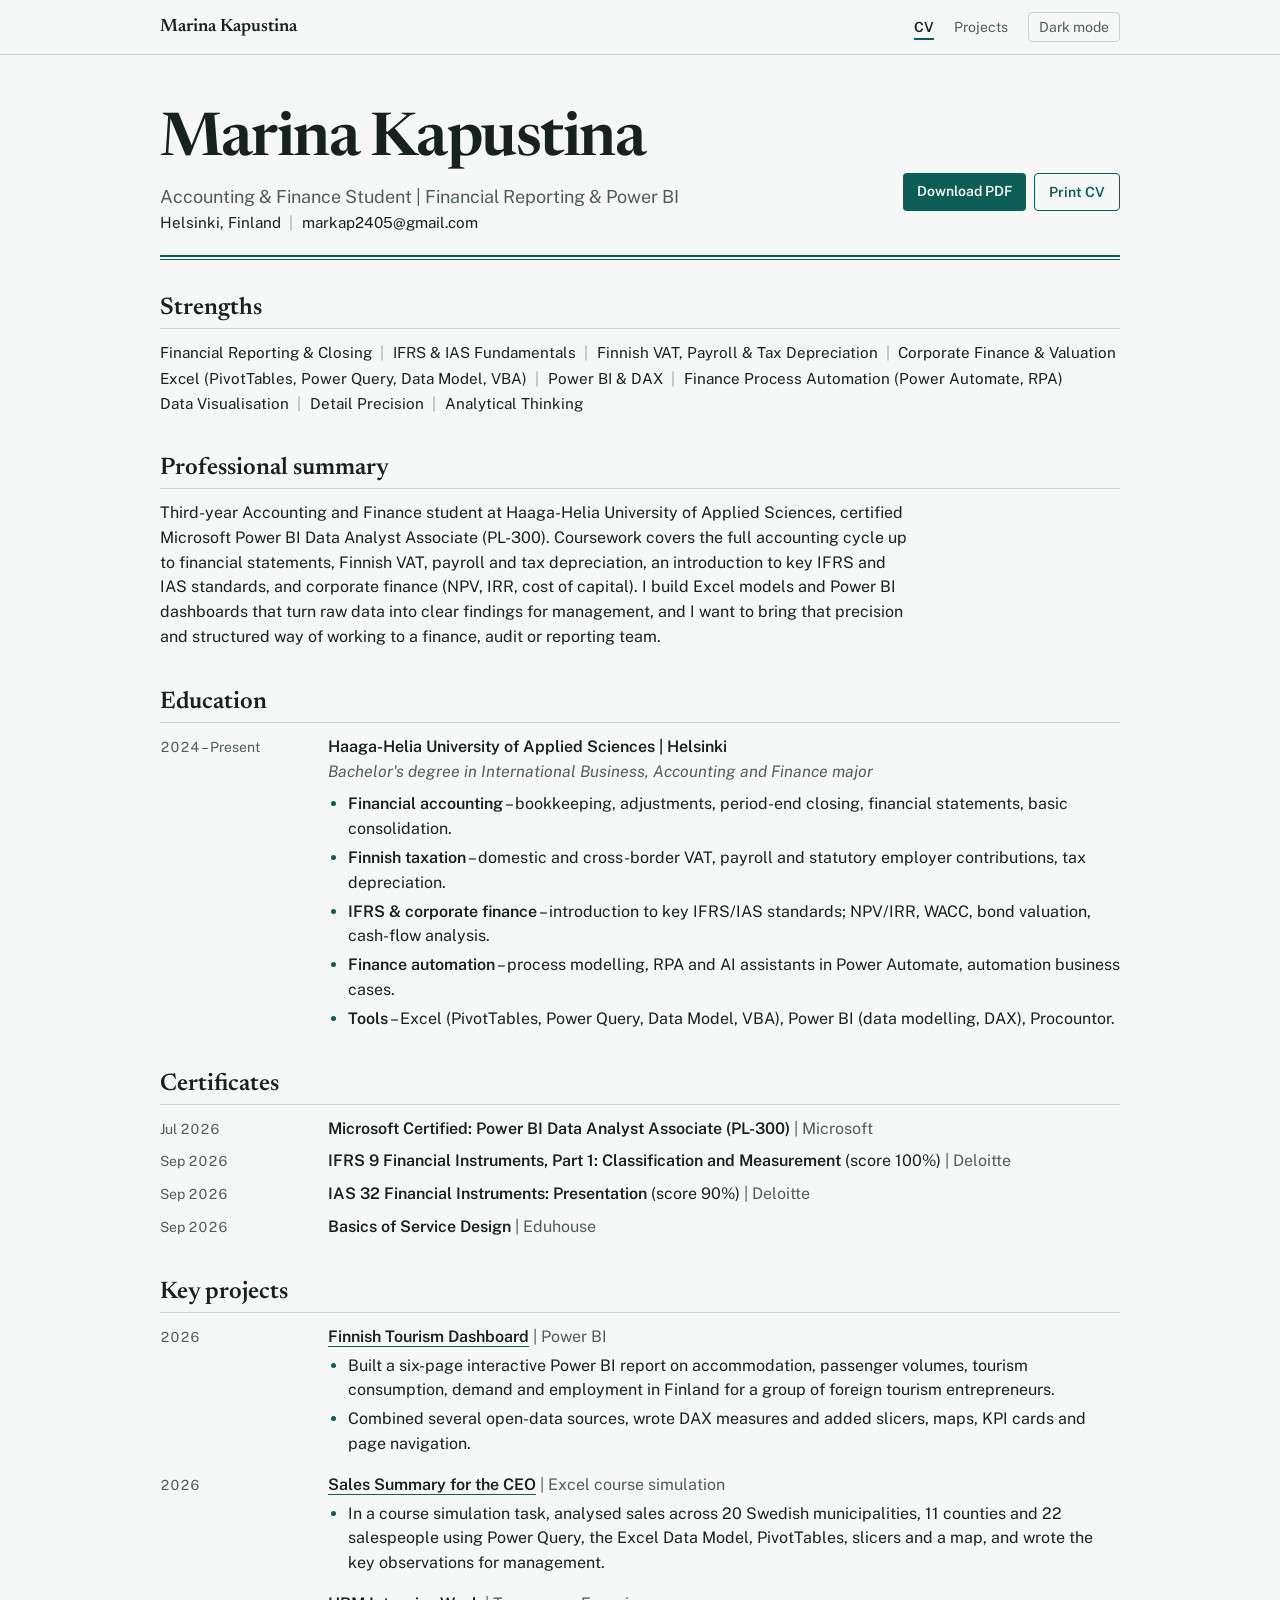
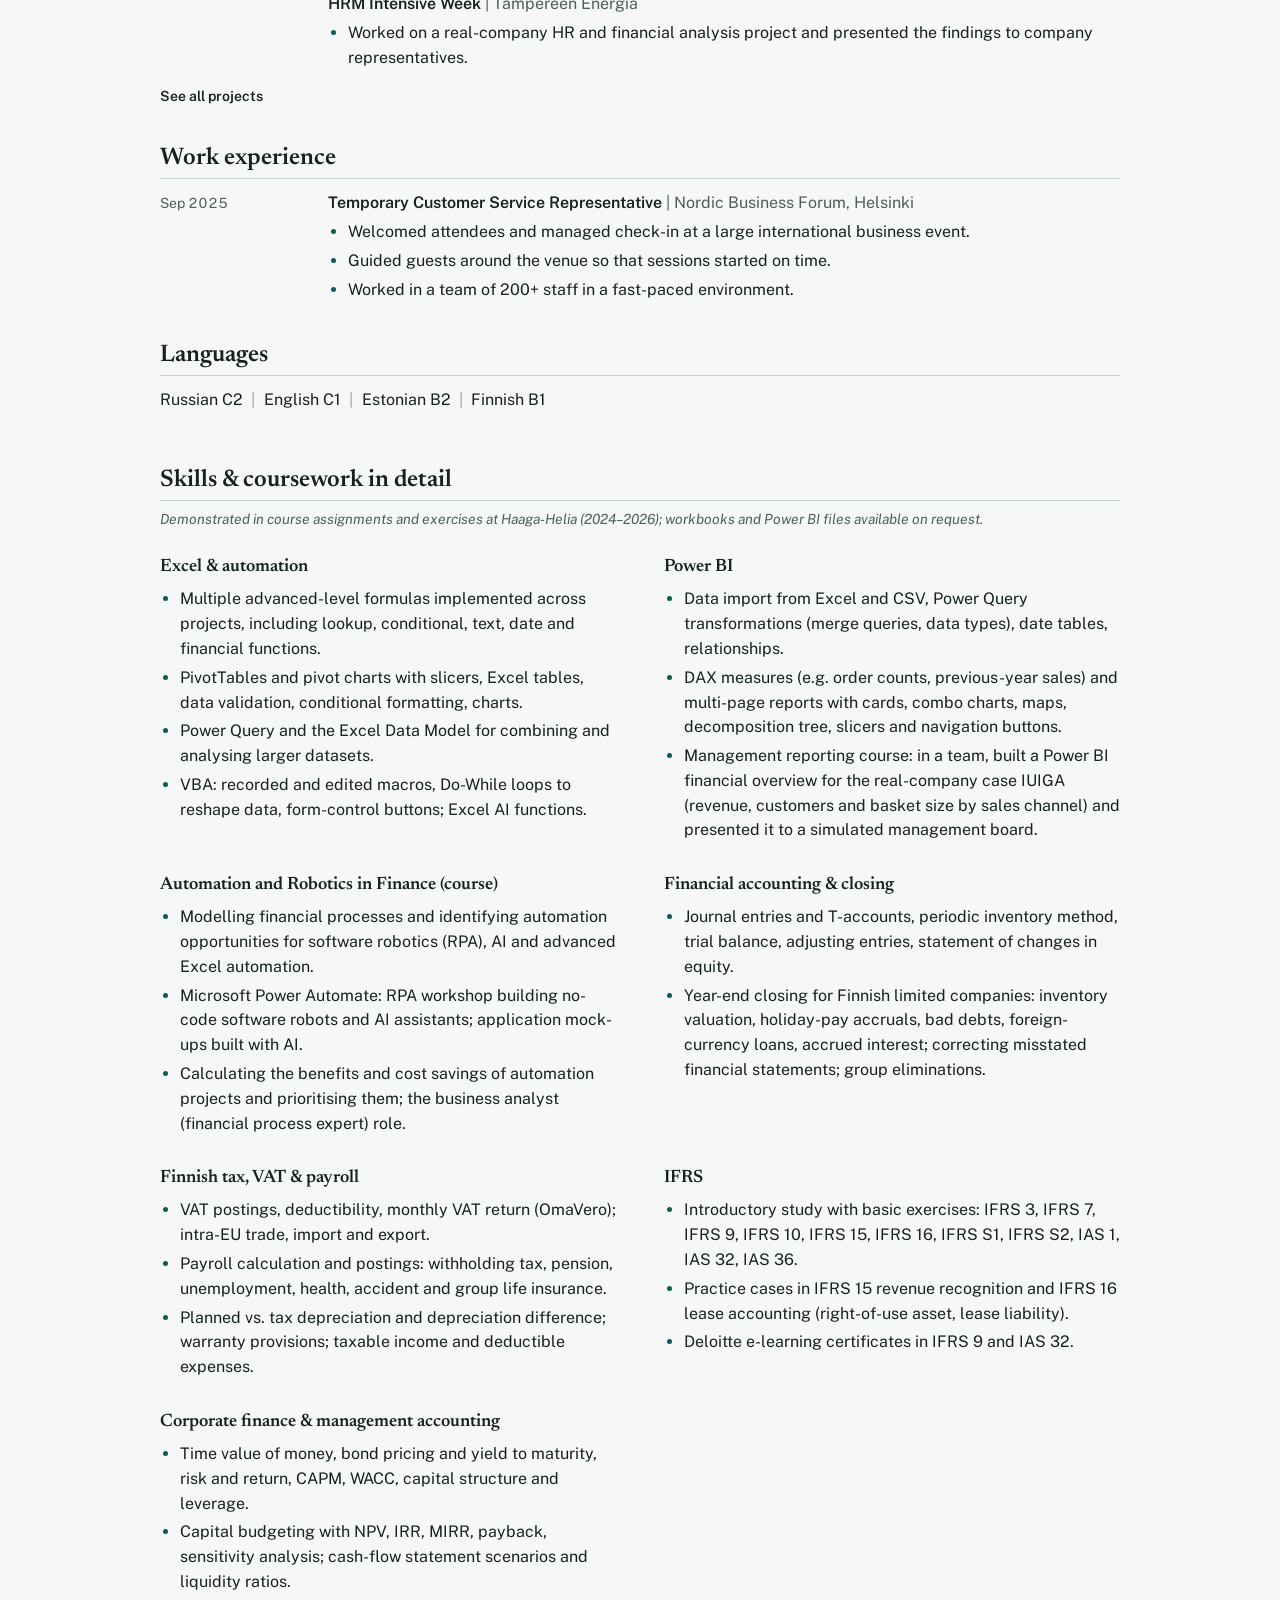
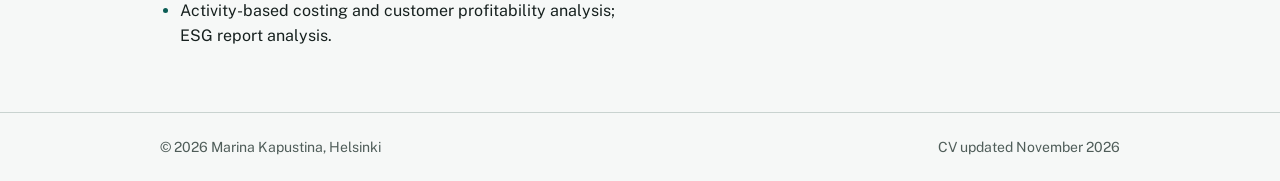
==== index.html @ 010771e8 "Publish site" ====
<!doctype html>
<html lang="en">
<head>
  <meta charset="utf-8">
  <meta name="viewport" content="width=device-width, initial-scale=1">
  <title>Marina Kapustina – CV</title>
  <meta name="description" content="CV of Marina Kapustina, Accounting & Finance student at Haaga-Helia UAS, Helsinki. Microsoft Certified Power BI Data Analyst Associate (PL-300).">
  <meta property="og:title" content="Marina Kapustina – CV">
  <meta property="og:description" content="Accounting & Finance Student | Financial Reporting & Power BI">
  <meta property="og:type" content="profile">
  <link rel="icon" href="assets/img/favicon.svg" type="image/svg+xml">
  <link rel="preconnect" href="https://fonts.googleapis.com">
  <link rel="preconnect" href="https://fonts.gstatic.com" crossorigin>
  <link rel="stylesheet" href="https://fonts.googleapis.com/css2?family=Newsreader:opsz,wght@6..72,400;6..72,600&family=Public+Sans:wght@400;500;600;700&display=swap">
  <link rel="stylesheet" href="assets/css/site.css">
  <link rel="stylesheet" href="assets/css/tw.css">
  <script src="assets/js/site.js"></script>
</head>
<body class="bg-paper text-ink font-sans">
  <a href="#cv" class="sr-only focus:not-sr-only focus:fixed focus:top-3 focus:left-3 focus:z-50 focus:bg-surface focus:px-3 focus:py-2">Skip to CV</a>

  <!-- Site header: identical on every page (portfolio nav). -->
  <header class="no-print border-b border-rule">
    <nav class="mx-auto flex max-w-5xl flex-wrap items-center justify-between gap-x-6 gap-y-2 px-4 py-3 sm:px-8" aria-label="Main">
      <a href="index.html" class="font-serif text-lg font-semibold text-ink no-underline">Marina Kapustina</a>
      <div class="flex items-center gap-5 text-sm">
        <a href="index.html" aria-current="page" class="font-semibold text-ink underline decoration-accent decoration-2 underline-offset-[6px]">CV</a>
        <a href="projects/index.html" class="text-muted no-underline hover:text-ink">Projects</a>
        <button type="button" data-theme-toggle hidden class="cursor-pointer rounded border border-rule px-2.5 py-1 text-muted hover:text-ink">
          <span data-label>Dark mode</span>
        </button>
      </div>
    </nav>
  </header>

  <main id="cv" class="mx-auto max-w-5xl px-4 pb-16 pt-10 sm:px-8 sm:pt-14 print:max-w-none print:p-0">

    <!-- ===================== PAGE 1 (stands alone) ===================== -->
    <header id="header" class="pb-5 print:pb-3">
      <div class="flex flex-wrap items-end justify-between gap-x-8 print:gap-x-5 gap-y-5">
        <div>
          <h1 class="font-serif text-4xl font-semibold leading-none tracking-tight min-[400px]:text-5xl sm:text-6xl print:text-[2.9rem]">Marina Kapustina</h1>
          <p class="mt-3 text-lg text-muted print:mt-2 print:text-[1.15rem]">Accounting &amp; Finance Student | Financial Reporting &amp; Power BI</p>
        </div>
        <div class="no-print flex flex-wrap gap-2 text-sm">
          <a href="assets/files/Marina_Kapustina_CV.pdf" download class="rounded bg-accent px-3.5 py-2 font-semibold text-paper no-underline hover:opacity-90">Download PDF</a>
          <button type="button" data-print hidden class="cursor-pointer rounded border border-accent px-3.5 py-2 font-semibold text-accent hover:bg-accent-soft">Print CV</button>
        </div>
      </div>
      <ul class="pipe-list mt-4 text-[0.95rem] print:mt-2">
        <li>Helsinki, Finland</li>
        <li><a href="mailto:markap2405@gmail.com" class="text-ink no-underline hover:underline">markap2405@gmail.com</a></li>
      </ul>
    </header>
    <hr class="double-rule">

    <div class="mt-8 space-y-9 print:mt-4 print:space-y-[0.7rem]">

      <section id="strengths" aria-labelledby="h-strengths">
        <h2 id="h-strengths" class="mb-3 border-b border-rule pb-1 font-serif text-2xl font-semibold print:mb-1.5 print:text-[1.35rem]">Strengths</h2>
        <ul class="pipe-list text-[0.95rem]">
          <li>Financial Reporting &amp; Closing</li>
          <li>IFRS &amp; IAS Fundamentals</li>
          <li>Finnish VAT, Payroll &amp; Tax Depreciation</li>
          <li>Corporate Finance &amp; Valuation</li>
          <li>Excel (PivotTables, Power Query, Data Model, VBA)</li>
          <li>Power BI &amp; DAX</li>
          <li>Finance Process Automation (Power&nbsp;Automate, RPA)</li>
          <li>Data Visualisation</li>
          <li>Detail Precision</li>
          <li>Analytical Thinking</li>
        </ul>
      </section>

      <section id="summary" aria-labelledby="h-summary">
        <h2 id="h-summary" class="mb-3 border-b border-rule pb-1 font-serif text-2xl font-semibold print:mb-1.5 print:text-[1.35rem]">Professional summary</h2>
        <p class="max-w-[75ch] print:max-w-none">Third-year Accounting and Finance student at Haaga-Helia University of Applied Sciences, certified Microsoft Power BI Data Analyst Associate (PL-300). Coursework covers the full accounting cycle up to financial statements, Finnish VAT, payroll and tax depreciation, an introduction to key IFRS and IAS standards, and corporate finance (NPV, IRR, cost of capital). I build Excel models and Power BI dashboards that turn raw data into clear findings for management, and I want to bring that precision and structured way of working to a finance, audit or reporting team.</p>
      </section>

      <section id="education" aria-labelledby="h-education">
        <h2 id="h-education" class="mb-3 border-b border-rule pb-1 font-serif text-2xl font-semibold print:mb-1.5 print:text-[1.35rem]">Education</h2>
        <div class="ledger-row grid gap-x-8 print:gap-x-5 gap-y-1 md:grid-cols-[var(--date-col)_1fr]">
          <p class="ledger-date text-sm text-muted md:pt-0.5">2024 – Present</p>
          <div>
            <h3 class="font-semibold">Haaga-Helia University of Applied Sciences | Helsinki</h3>
            <p class="italic text-muted">Bachelor's degree in International Business, Accounting and Finance major</p>
            <ul class="mt-2 list-disc space-y-1 pl-5 marker:text-accent print:mt-1 print:space-y-0.5">
              <li><strong class="font-semibold">Financial accounting</strong> – bookkeeping, adjustments, period-end closing, financial statements, basic consolidation.</li>
              <li><strong class="font-semibold">Finnish taxation</strong> – domestic and cross-border VAT, payroll and statutory employer contributions, tax depreciation.</li>
              <li><strong class="font-semibold">IFRS &amp; corporate finance</strong> – introduction to key IFRS/IAS standards; NPV/IRR, WACC, bond valuation, cash-flow analysis.</li>
              <li><strong class="font-semibold">Finance automation</strong> – process modelling, RPA and AI assistants in Power Automate, automation business cases.</li>
              <li><strong class="font-semibold">Tools</strong> – Excel (PivotTables, Power Query, Data Model, VBA), Power BI (data modelling, DAX), Procountor.</li>
            </ul>
          </div>
        </div>
      </section>

      <section id="certificates" aria-labelledby="h-certificates">
        <h2 id="h-certificates" class="mb-3 border-b border-rule pb-1 font-serif text-2xl font-semibold print:mb-1.5 print:text-[1.35rem]">Certificates</h2>
        <ul class="space-y-2 print:space-y-0.5">
          <li class="ledger-row grid gap-x-8 print:gap-x-5 md:grid-cols-[var(--date-col)_1fr]"><span class="ledger-date text-sm text-muted md:pt-0.5">Jul 2026</span><span><span class="font-semibold">Microsoft Certified: Power BI Data Analyst Associate (PL-300)</span> <span class="text-muted">| Microsoft</span></span></li>
          <li class="ledger-row grid gap-x-8 print:gap-x-5 md:grid-cols-[var(--date-col)_1fr]"><span class="ledger-date text-sm text-muted md:pt-0.5">Sep 2026</span><span><span class="font-semibold">IFRS 9 Financial Instruments, Part 1: Classification and Measurement</span> (score 100%) <span class="text-muted">| Deloitte</span></span></li>
          <li class="ledger-row grid gap-x-8 print:gap-x-5 md:grid-cols-[var(--date-col)_1fr]"><span class="ledger-date text-sm text-muted md:pt-0.5">Sep 2026</span><span><span class="font-semibold">IAS 32 Financial Instruments: Presentation</span> (score 90%) <span class="text-muted">| Deloitte</span></span></li>
          <li class="ledger-row grid gap-x-8 print:gap-x-5 md:grid-cols-[var(--date-col)_1fr]"><span class="ledger-date text-sm text-muted md:pt-0.5">Sep 2026</span><span><span class="font-semibold">Basics of Service Design</span> <span class="text-muted">| Eduhouse</span></span></li>
        </ul>
      </section>

      <section id="projects" aria-labelledby="h-projects">
        <h2 id="h-projects" class="mb-3 border-b border-rule pb-1 font-serif text-2xl font-semibold print:mb-1.5 print:text-[1.35rem]">Key projects</h2>
        <div class="space-y-4 print:space-y-1.5">
          <article class="ledger-row grid gap-x-8 print:gap-x-5 gap-y-1 md:grid-cols-[var(--date-col)_1fr]">
            <p class="ledger-date text-sm text-muted md:pt-0.5">2026</p>
            <div>
              <h3 class="font-semibold"><a href="projects/finnish-tourism-dashboard/index.html" class="text-ink underline decoration-accent decoration-1 underline-offset-4 hover:decoration-2 print:no-underline">Finnish Tourism Dashboard</a> <span class="font-normal text-muted">| Power BI</span></h3>
              <ul class="mt-1 list-disc space-y-1 pl-5 marker:text-accent print:space-y-0.5">
                <li>Built a six-page interactive Power BI report on accommodation, passenger volumes, tourism consumption, demand and employment in Finland for a group of foreign tourism entrepreneurs.</li>
                <li>Combined several open-data sources, wrote DAX measures and added slicers, maps, KPI cards and page navigation.</li>
              </ul>
            </div>
          </article>
          <article class="ledger-row grid gap-x-8 print:gap-x-5 gap-y-1 md:grid-cols-[var(--date-col)_1fr]">
            <p class="ledger-date text-sm text-muted md:pt-0.5">2026</p>
            <div>
              <h3 class="font-semibold"><a href="projects/sales-summary-ceo/index.html" class="text-ink underline decoration-accent decoration-1 underline-offset-4 hover:decoration-2 print:no-underline">Sales Summary for the CEO</a> <span class="font-normal text-muted">| Excel course simulation</span></h3>
              <ul class="mt-1 list-disc space-y-1 pl-5 marker:text-accent">
                <li>In a course simulation task, analysed sales across 20 Swedish municipalities, 11 counties and 22 salespeople using Power Query, the Excel Data Model, PivotTables, slicers and a map, and wrote the key observations for management.</li>
              </ul>
            </div>
          </article>
          <article class="ledger-row grid gap-x-8 print:gap-x-5 gap-y-1 md:grid-cols-[var(--date-col)_1fr]">
            <p class="ledger-date text-sm text-muted md:pt-0.5"><span class="sr-only">Date not listed</span></p>
            <div>
              <h3 class="font-semibold">HRM Intensive Week <span class="font-normal text-muted">| Tampereen Energia</span></h3>
              <ul class="mt-1 list-disc space-y-1 pl-5 marker:text-accent">
                <li>Worked on a real-company HR and financial analysis project and presented the findings to company representatives.</li>
              </ul>
            </div>
          </article>
        </div>
        <p class="no-print mt-4 text-sm"><a href="projects/index.html" class="font-semibold">See all projects</a></p>
      </section>

      <section id="experience" aria-labelledby="h-experience">
        <h2 id="h-experience" class="mb-3 border-b border-rule pb-1 font-serif text-2xl font-semibold print:mb-1.5 print:text-[1.35rem]">Work experience</h2>
        <article class="ledger-row grid gap-x-8 print:gap-x-5 gap-y-1 md:grid-cols-[var(--date-col)_1fr]">
          <p class="ledger-date text-sm text-muted md:pt-0.5">Sep 2025</p>
          <div>
            <h3 class="font-semibold">Temporary Customer Service Representative <span class="font-normal text-muted">| Nordic Business Forum, Helsinki</span></h3>
            <ul class="mt-1 list-disc space-y-1 pl-5 marker:text-accent print:space-y-0.5">
              <li>Welcomed attendees and managed check-in at a large international business event.</li>
              <li>Guided guests around the venue so that sessions started on time.</li>
              <li>Worked in a team of 200+ staff in a fast-paced environment.</li>
            </ul>
          </div>
        </article>
      </section>

      <section id="languages" aria-labelledby="h-languages">
        <h2 id="h-languages" class="mb-3 border-b border-rule pb-1 font-serif text-2xl font-semibold print:mb-1.5 print:text-[1.35rem]">Languages</h2>
        <ul class="pipe-list">
          <li>Russian C2</li><li>English C1</li><li>Estonian B2</li><li>Finnish B1</li>
        </ul>
      </section>

      <!-- ===================== PAGE 2: detail for the recruiter who scrolls on ===================== -->
      <section id="details" aria-labelledby="h-details" class="print-break pt-4 print:pt-0">
        <h2 id="h-details" class="mb-2 border-b border-rule pb-1 font-serif text-2xl font-semibold print:text-[1.35rem]">Skills &amp; coursework in detail</h2>
        <p class="mb-6 text-sm italic text-muted print:mb-3">Demonstrated in course assignments and exercises at Haaga-Helia (2024–2026); workbooks and Power BI files available on request.</p>
        <div class="grid gap-x-12 gap-y-7 md:grid-cols-2 print:gap-y-4">
          <div>
            <h3 class="font-serif text-lg font-semibold">Excel &amp; automation</h3>
            <ul class="mt-1.5 list-disc space-y-1 pl-5 marker:text-accent">
              <li>Multiple advanced-level formulas implemented across projects, including lookup, conditional, text, date and financial functions.</li>
              <li>PivotTables and pivot charts with slicers, Excel tables, data validation, conditional formatting, charts.</li>
              <li>Power Query and the Excel Data Model for combining and analysing larger datasets.</li>
              <li>VBA: recorded and edited macros, Do-While loops to reshape data, form-control buttons; Excel AI functions.</li>
            </ul>
          </div>
          <div>
            <h3 class="font-serif text-lg font-semibold">Power BI</h3>
            <ul class="mt-1.5 list-disc space-y-1 pl-5 marker:text-accent">
              <li>Data import from Excel and CSV, Power Query transformations (merge queries, data types), date tables, relationships.</li>
              <li>DAX measures (e.g. order counts, previous-year sales) and multi-page reports with cards, combo charts, maps, decomposition tree, slicers and navigation buttons.</li>
              <li>Management reporting course: in a team, built a Power BI financial overview for the real-company case IUIGA (revenue, customers and basket size by sales channel) and presented it to a simulated management board.</li>
            </ul>
          </div>
          <div>
            <h3 class="font-serif text-lg font-semibold">Automation and Robotics in Finance (course)</h3>
            <ul class="mt-1.5 list-disc space-y-1 pl-5 marker:text-accent">
              <li>Modelling financial processes and identifying automation opportunities for software robotics (RPA), AI and advanced Excel automation.</li>
              <li>Microsoft Power Automate: RPA workshop building no-code software robots and AI assistants; application mock-ups built with AI.</li>
              <li>Calculating the benefits and cost savings of automation projects and prioritising them; the business analyst (financial process expert) role.</li>
            </ul>
          </div>
          <div>
            <h3 class="font-serif text-lg font-semibold">Financial accounting &amp; closing</h3>
            <ul class="mt-1.5 list-disc space-y-1 pl-5 marker:text-accent">
              <li>Journal entries and T-accounts, periodic inventory method, trial balance, adjusting entries, statement of changes in equity.</li>
              <li>Year-end closing for Finnish limited companies: inventory valuation, holiday-pay accruals, bad debts, foreign-currency loans, accrued interest; correcting misstated financial statements; group eliminations.</li>
            </ul>
          </div>
          <div>
            <h3 class="font-serif text-lg font-semibold">Finnish tax, VAT &amp; payroll</h3>
            <ul class="mt-1.5 list-disc space-y-1 pl-5 marker:text-accent">
              <li>VAT postings, deductibility, monthly VAT return (OmaVero); intra-EU trade, import and export.</li>
              <li>Payroll calculation and postings: withholding tax, pension, unemployment, health, accident and group life insurance.</li>
              <li>Planned vs. tax depreciation and depreciation difference; warranty provisions; taxable income and deductible expenses.</li>
            </ul>
          </div>
          <div>
            <h3 class="font-serif text-lg font-semibold">IFRS</h3>
            <ul class="mt-1.5 list-disc space-y-1 pl-5 marker:text-accent">
              <li>Introductory study with basic exercises: IFRS 3, IFRS 7, IFRS 9, IFRS 10, IFRS 15, IFRS 16, IFRS S1, IFRS S2, IAS 1, IAS 32, IAS 36.</li>
              <li>Practice cases in IFRS 15 revenue recognition and IFRS 16 lease accounting (right-of-use asset, lease liability).</li>
              <li>Deloitte e-learning certificates in IFRS 9 and IAS 32.</li>
            </ul>
          </div>
          <div>
            <h3 class="font-serif text-lg font-semibold">Corporate finance &amp; management accounting</h3>
            <ul class="mt-1.5 list-disc space-y-1 pl-5 marker:text-accent">
              <li>Time value of money, bond pricing and yield to maturity, risk and return, CAPM, WACC, capital structure and leverage.</li>
              <li>Capital budgeting with NPV, IRR, MIRR, payback, sensitivity analysis; cash-flow statement scenarios and liquidity ratios.</li>
              <li>Activity-based costing and customer profitability analysis; ESG report analysis.</li>
            </ul>
          </div>
        </div>
      </section>
    </div>
  </main>

  <!-- Site footer: identical on every page. -->
  <footer class="no-print border-t border-rule">
    <div class="mx-auto flex max-w-5xl flex-wrap justify-between gap-x-6 gap-y-1 px-4 py-6 text-sm text-muted sm:px-8">
      <p>© <span data-year>2026</span> Marina Kapustina, Helsinki</p>
      <p>CV updated November 2026</p>
    </div>
  </footer>
</body>
</html>
---- assets/css/site.css ----
/* Design tokens + base + print for the whole site.
   Tailwind (browser CDN) maps these in each page via @theme inline; this file also keeps
   pages readable if the CDN is unavailable. Rules: .claude/rules/web-design.md */

:root {
  --paper: #f6f8f7;      /* cool off-white page */
  --surface: #ffffff;    /* raised areas */
  --ink: #17211f;        /* body text */
  --muted: #4f5d59;      /* dates, secondary text (7.0:1 on paper) */
  --rule: #c9d3d0;       /* hairlines */
  --accent: #0b5d55;     /* ledger green: links, double rule (7.4:1 on paper) */
  --accent-soft: #e2eeeb;
  --chart-base: #6d8f89;  /* non-highlighted chart bars (3.4:1 on paper) */
  --ff-serif: "Newsreader", "Iowan Old Style", Georgia, serif;
  --ff-sans: "Public Sans", "Segoe UI", system-ui, sans-serif;
  color-scheme: light;
}

@media (prefers-color-scheme: dark) {
  :root:not([data-theme="light"]) {
    --paper: #0f1615; --surface: #152120; --ink: #e3ebe9; --muted: #a2b1ad;
    --rule: #2d3b39; --accent: #74cbbf; --accent-soft: #19302d; --chart-base: #557570; color-scheme: dark;
  }
}
:root[data-theme="dark"] {
  --paper: #0f1615; --surface: #152120; --ink: #e3ebe9; --muted: #a2b1ad;
  --rule: #2d3b39; --accent: #74cbbf; --accent-soft: #19302d; --chart-base: #557570; color-scheme: dark;
}

/* Element rules live in @layer base so Tailwind utilities (layer "utilities") always win. */
@layer base {
  html { background: var(--paper); color: var(--ink); font-family: var(--ff-sans); }
  body { margin: 0; background: var(--paper); line-height: 1.55; -webkit-font-smoothing: antialiased; }
  a { color: var(--accent); }
  :focus-visible { outline: 2px solid var(--accent); outline-offset: 3px; border-radius: 2px; }
  @media print {
    html { font-size: 8.6pt; }
    body { line-height: 1.38; }
    a { color: inherit; text-decoration: none; }
  }
}

/* The one memorable device: the accountant's double rule ("bottom line") under the header. */
.double-rule { border: 0; height: 5px; margin: 0;
  border-top: 2px solid var(--accent); border-bottom: 1px solid var(--accent); }

/* Ledger rows: date column + entry. Used on CV and projects pages. */
:root { --date-col: 8.5rem; }
.ledger-date { font-variant-numeric: tabular-nums; white-space: nowrap; }
@media print { :root { --date-col: 6.8rem; } }

/* Pipe-separated inline lists (strengths, contact, languages), as in the Word CV.
   Every item gets a leading separator; the list is shifted left by one separator width and
   clipped, so separators that land at the start of a wrapped line are hidden. */
.pipe-list { --sep: 1.3rem; display: flex; flex-wrap: wrap; row-gap: 0.15rem; padding: 0;
  margin: 0 0 0 calc(var(--sep) * -1); list-style: none; clip-path: inset(0 0 0 var(--sep)); }
/* Hanging indent: if an item wraps inside itself, its next line starts after the hidden column. */
.pipe-list > li { padding-left: var(--sep); text-indent: calc(var(--sep) * -1); }
.pipe-list > li::before { content: "|"; display: inline-block; width: var(--sep); text-indent: 0;
  text-align: center; color: var(--muted); opacity: 0.55; }

@media (prefers-reduced-motion: reduce) {
  *, *::before, *::after { animation: none !important; transition: none !important; scroll-behavior: auto !important; }
}

/* ---------------------------------------------------------------- print: 2-page A4 CV */
@page { size: A4; margin: 13mm 15mm 12mm; }
@media print {
  /* :not(#x) raises specificity above the dark-mode token rules. */
  :root:not(#print-tokens) {
    --paper: #fff; --surface: #fff; --ink: #000; --muted: #444; --rule: #999;
    --accent: #000; --accent-soft: #fff; color-scheme: light;
  }
  .no-print { display: none !important; }
  .print-break { break-before: page; }
  section, li, .ledger-row { break-inside: avoid; }
  .print-only { display: block !important; }
}
.print-only { display: none; }
---- assets/css/tw.css ----
/*! tailwindcss v4.1.11 | MIT License | https://tailwindcss.com */
@layer properties{@supports (((-webkit-hyphens:none)) and (not (margin-trim:inline))) or ((-moz-orient:inline) and (not (color:rgb(from red r g b)))){*,:before,:after,::backdrop{--tw-space-y-reverse:0;--tw-divide-y-reverse:0;--tw-border-style:solid;--tw-leading:initial;--tw-font-weight:initial;--tw-tracking:initial;--tw-ordinal:initial;--tw-slashed-zero:initial;--tw-numeric-figure:initial;--tw-numeric-spacing:initial;--tw-numeric-fraction:initial;--tw-blur:initial;--tw-brightness:initial;--tw-contrast:initial;--tw-grayscale:initial;--tw-hue-rotate:initial;--tw-invert:initial;--tw-opacity:initial;--tw-saturate:initial;--tw-sepia:initial;--tw-drop-shadow:initial;--tw-drop-shadow-color:initial;--tw-drop-shadow-alpha:100%;--tw-drop-shadow-size:initial}}}@layer theme{:root,:host{--font-mono:ui-monospace,SFMono-Regular,Menlo,Monaco,Consolas,"Liberation Mono","Courier New",monospace;--spacing:.25rem;--container-sm:24rem;--container-5xl:64rem;--text-sm:.875rem;--text-sm--line-height:calc(1.25/.875);--text-lg:1.125rem;--text-lg--line-height:calc(1.75/1.125);--text-xl:1.25rem;--text-xl--line-height:calc(1.75/1.25);--text-2xl:1.5rem;--text-2xl--line-height:calc(2/1.5);--text-4xl:2.25rem;--text-4xl--line-height:calc(2.5/2.25);--text-5xl:3rem;--text-5xl--line-height:1;--text-6xl:3.75rem;--text-6xl--line-height:1;--font-weight-normal:400;--font-weight-semibold:600;--tracking-tight:-.025em;--leading-tight:1.25;--default-font-family:var(--ff-sans);--default-mono-font-family:var(--font-mono)}}@layer base{*,:after,:before,::backdrop{box-sizing:border-box;border:0 solid;margin:0;padding:0}::file-selector-button{box-sizing:border-box;border:0 solid;margin:0;padding:0}html,:host{-webkit-text-size-adjust:100%;tab-size:4;line-height:1.5;font-family:var(--default-font-family,ui-sans-serif,system-ui,sans-serif,"Apple Color Emoji","Segoe UI Emoji","Segoe UI Symbol","Noto Color Emoji");font-feature-settings:var(--default-font-feature-settings,normal);font-variation-settings:var(--default-font-variation-settings,normal);-webkit-tap-highlight-color:transparent}hr{height:0;color:inherit;border-top-width:1px}abbr:where([title]){-webkit-text-decoration:underline dotted;text-decoration:underline dotted}h1,h2,h3,h4,h5,h6{font-size:inherit;font-weight:inherit}a{color:inherit;-webkit-text-decoration:inherit;-webkit-text-decoration:inherit;-webkit-text-decoration:inherit;text-decoration:inherit}b,strong{font-weight:bolder}code,kbd,samp,pre{font-family:var(--default-mono-font-family,ui-monospace,SFMono-Regular,Menlo,Monaco,Consolas,"Liberation Mono","Courier New",monospace);font-feature-settings:var(--default-mono-font-feature-settings,normal);font-variation-settings:var(--default-mono-font-variation-settings,normal);font-size:1em}small{font-size:80%}sub,sup{vertical-align:baseline;font-size:75%;line-height:0;position:relative}sub{bottom:-.25em}sup{top:-.5em}table{text-indent:0;border-color:inherit;border-collapse:collapse}:-moz-focusring{outline:auto}progress{vertical-align:baseline}summary{display:list-item}ol,ul,menu{list-style:none}img,svg,video,canvas,audio,iframe,embed,object{vertical-align:middle;display:block}img,video{max-width:100%;height:auto}button,input,select,optgroup,textarea{font:inherit;font-feature-settings:inherit;font-variation-settings:inherit;letter-spacing:inherit;color:inherit;opacity:1;background-color:#0000;border-radius:0}::file-selector-button{font:inherit;font-feature-settings:inherit;font-variation-settings:inherit;letter-spacing:inherit;color:inherit;opacity:1;background-color:#0000;border-radius:0}:where(select:is([multiple],[size])) optgroup{font-weight:bolder}:where(select:is([multiple],[size])) optgroup option{padding-inline-start:20px}::file-selector-button{margin-inline-end:4px}::placeholder{opacity:1}@supports (not ((-webkit-appearance:-apple-pay-button))) or (contain-intrinsic-size:1px){::placeholder{color:currentColor}@supports (color:color-mix(in lab, red, red)){::placeholder{color:color-mix(in oklab,currentcolor 50%,transparent)}}}textarea{resize:vertical}::-webkit-search-decoration{-webkit-appearance:none}::-webkit-date-and-time-value{min-height:1lh;text-align:inherit}::-webkit-datetime-edit{display:inline-flex}::-webkit-datetime-edit-fields-wrapper{padding:0}::-webkit-datetime-edit{padding-block:0}::-webkit-datetime-edit-year-field{padding-block:0}::-webkit-datetime-edit-month-field{padding-block:0}::-webkit-datetime-edit-day-field{padding-block:0}::-webkit-datetime-edit-hour-field{padding-block:0}::-webkit-datetime-edit-minute-field{padding-block:0}::-webkit-datetime-edit-second-field{padding-block:0}::-webkit-datetime-edit-millisecond-field{padding-block:0}::-webkit-datetime-edit-meridiem-field{padding-block:0}:-moz-ui-invalid{box-shadow:none}button,input:where([type=button],[type=reset],[type=submit]){appearance:button}::file-selector-button{appearance:button}::-webkit-inner-spin-button{height:auto}::-webkit-outer-spin-button{height:auto}[hidden]:where(:not([hidden=until-found])){display:none!important}}@layer components;@layer utilities{.sr-only{clip:rect(0,0,0,0);white-space:nowrap;border-width:0;width:1px;height:1px;margin:-1px;padding:0;position:absolute;overflow:hidden}.relative{position:relative}.mx-auto{margin-inline:auto}.mt-0\.5{margin-top:calc(var(--spacing)*.5)}.mt-1{margin-top:calc(var(--spacing)*1)}.mt-1\.5{margin-top:calc(var(--spacing)*1.5)}.mt-2{margin-top:calc(var(--spacing)*2)}.mt-3{margin-top:calc(var(--spacing)*3)}.mt-4{margin-top:calc(var(--spacing)*4)}.mt-5{margin-top:calc(var(--spacing)*5)}.mt-8{margin-top:calc(var(--spacing)*8)}.mt-12{margin-top:calc(var(--spacing)*12)}.mt-14{margin-top:calc(var(--spacing)*14)}.mt-16{margin-top:calc(var(--spacing)*16)}.mb-2{margin-bottom:calc(var(--spacing)*2)}.mb-3{margin-bottom:calc(var(--spacing)*3)}.mb-4{margin-bottom:calc(var(--spacing)*4)}.mb-5{margin-bottom:calc(var(--spacing)*5)}.mb-6{margin-bottom:calc(var(--spacing)*6)}.block{display:block}.flex{display:flex}.grid{display:grid}.hidden{display:none}.table{display:table}.h-72{height:calc(var(--spacing)*72)}.w-full{width:100%}.max-w-5xl{max-width:var(--container-5xl)}.max-w-\[65ch\]{max-width:65ch}.max-w-\[70ch\]{max-width:70ch}.max-w-\[75ch\]{max-width:75ch}.max-w-sm{max-width:var(--container-sm)}.cursor-pointer{cursor:pointer}.list-disc{list-style-type:disc}.flex-wrap{flex-wrap:wrap}.items-center{align-items:center}.items-end{align-items:flex-end}.justify-between{justify-content:space-between}.gap-2{gap:calc(var(--spacing)*2)}.gap-4{gap:calc(var(--spacing)*4)}.gap-5{gap:calc(var(--spacing)*5)}.gap-10{gap:calc(var(--spacing)*10)}.gap-12{gap:calc(var(--spacing)*12)}:where(.space-y-1>:not(:last-child)){--tw-space-y-reverse:0;margin-block-start:calc(calc(var(--spacing)*1)*var(--tw-space-y-reverse));margin-block-end:calc(calc(var(--spacing)*1)*calc(1 - var(--tw-space-y-reverse)))}:where(.space-y-1\.5>:not(:last-child)){--tw-space-y-reverse:0;margin-block-start:calc(calc(var(--spacing)*1.5)*var(--tw-space-y-reverse));margin-block-end:calc(calc(var(--spacing)*1.5)*calc(1 - var(--tw-space-y-reverse)))}:where(.space-y-2>:not(:last-child)){--tw-space-y-reverse:0;margin-block-start:calc(calc(var(--spacing)*2)*var(--tw-space-y-reverse));margin-block-end:calc(calc(var(--spacing)*2)*calc(1 - var(--tw-space-y-reverse)))}:where(.space-y-4>:not(:last-child)){--tw-space-y-reverse:0;margin-block-start:calc(calc(var(--spacing)*4)*var(--tw-space-y-reverse));margin-block-end:calc(calc(var(--spacing)*4)*calc(1 - var(--tw-space-y-reverse)))}:where(.space-y-5>:not(:last-child)){--tw-space-y-reverse:0;margin-block-start:calc(calc(var(--spacing)*5)*var(--tw-space-y-reverse));margin-block-end:calc(calc(var(--spacing)*5)*calc(1 - var(--tw-space-y-reverse)))}:where(.space-y-6>:not(:last-child)){--tw-space-y-reverse:0;margin-block-start:calc(calc(var(--spacing)*6)*var(--tw-space-y-reverse));margin-block-end:calc(calc(var(--spacing)*6)*calc(1 - var(--tw-space-y-reverse)))}:where(.space-y-8>:not(:last-child)){--tw-space-y-reverse:0;margin-block-start:calc(calc(var(--spacing)*8)*var(--tw-space-y-reverse));margin-block-end:calc(calc(var(--spacing)*8)*calc(1 - var(--tw-space-y-reverse)))}:where(.space-y-9>:not(:last-child)){--tw-space-y-reverse:0;margin-block-start:calc(calc(var(--spacing)*9)*var(--tw-space-y-reverse));margin-block-end:calc(calc(var(--spacing)*9)*calc(1 - var(--tw-space-y-reverse)))}:where(.space-y-10>:not(:last-child)){--tw-space-y-reverse:0;margin-block-start:calc(calc(var(--spacing)*10)*var(--tw-space-y-reverse));margin-block-end:calc(calc(var(--spacing)*10)*calc(1 - var(--tw-space-y-reverse)))}.gap-x-6{column-gap:calc(var(--spacing)*6)}.gap-x-8{column-gap:calc(var(--spacing)*8)}.gap-x-12{column-gap:calc(var(--spacing)*12)}.gap-y-1{row-gap:calc(var(--spacing)*1)}.gap-y-2{row-gap:calc(var(--spacing)*2)}.gap-y-3{row-gap:calc(var(--spacing)*3)}.gap-y-4{row-gap:calc(var(--spacing)*4)}.gap-y-5{row-gap:calc(var(--spacing)*5)}.gap-y-7{row-gap:calc(var(--spacing)*7)}.gap-y-10{row-gap:calc(var(--spacing)*10)}:where(.divide-y>:not(:last-child)){--tw-divide-y-reverse:0;border-bottom-style:var(--tw-border-style);border-top-style:var(--tw-border-style);border-top-width:calc(1px*var(--tw-divide-y-reverse));border-bottom-width:calc(1px*calc(1 - var(--tw-divide-y-reverse)))}:where(.divide-rule>:not(:last-child)){border-color:var(--rule)}.rounded{border-radius:.25rem}.border{border-style:var(--tw-border-style);border-width:1px}.border-y{border-block-style:var(--tw-border-style);border-block-width:1px}.border-t{border-top-style:var(--tw-border-style);border-top-width:1px}.border-b{border-bottom-style:var(--tw-border-style);border-bottom-width:1px}.border-l-2{border-left-style:var(--tw-border-style);border-left-width:2px}.border-accent{border-color:var(--accent)}.border-rule{border-color:var(--rule)}.bg-accent{background-color:var(--accent)}.bg-paper{background-color:var(--paper)}.px-2\.5{padding-inline:calc(var(--spacing)*2.5)}.px-3\.5{padding-inline:calc(var(--spacing)*3.5)}.px-4{padding-inline:calc(var(--spacing)*4)}.py-1{padding-block:calc(var(--spacing)*1)}.py-2{padding-block:calc(var(--spacing)*2)}.py-3{padding-block:calc(var(--spacing)*3)}.py-5{padding-block:calc(var(--spacing)*5)}.py-6{padding-block:calc(var(--spacing)*6)}.py-8{padding-block:calc(var(--spacing)*8)}.pt-4{padding-top:calc(var(--spacing)*4)}.pt-5{padding-top:calc(var(--spacing)*5)}.pt-8{padding-top:calc(var(--spacing)*8)}.pt-10{padding-top:calc(var(--spacing)*10)}.pb-1{padding-bottom:calc(var(--spacing)*1)}.pb-5{padding-bottom:calc(var(--spacing)*5)}.pb-16{padding-bottom:calc(var(--spacing)*16)}.pl-5{padding-left:calc(var(--spacing)*5)}.pl-6{padding-left:calc(var(--spacing)*6)}.text-left{text-align:left}.text-right{text-align:right}.font-sans{font-family:var(--ff-sans)}.font-serif{font-family:var(--ff-serif)}.text-2xl{font-size:var(--text-2xl);line-height:var(--tw-leading,var(--text-2xl--line-height))}.text-4xl{font-size:var(--text-4xl);line-height:var(--tw-leading,var(--text-4xl--line-height))}.text-5xl{font-size:var(--text-5xl);line-height:var(--tw-leading,var(--text-5xl--line-height))}.text-lg{font-size:var(--text-lg);line-height:var(--tw-leading,var(--text-lg--line-height))}.text-sm{font-size:var(--text-sm);line-height:var(--tw-leading,var(--text-sm--line-height))}.text-xl{font-size:var(--text-xl);line-height:var(--tw-leading,var(--text-xl--line-height))}.text-\[0\.95rem\]{font-size:.95rem}.leading-none{--tw-leading:1;line-height:1}.leading-tight{--tw-leading:var(--leading-tight);line-height:var(--leading-tight)}.font-normal{--tw-font-weight:var(--font-weight-normal);font-weight:var(--font-weight-normal)}.font-semibold{--tw-font-weight:var(--font-weight-semibold);font-weight:var(--font-weight-semibold)}.tracking-tight{--tw-tracking:var(--tracking-tight);letter-spacing:var(--tracking-tight)}.text-accent{color:var(--accent)}.text-ink{color:var(--ink)}.text-muted{color:var(--muted)}.text-paper{color:var(--paper)}.italic{font-style:italic}.tabular-nums{--tw-numeric-spacing:tabular-nums;font-variant-numeric:var(--tw-ordinal,)var(--tw-slashed-zero,)var(--tw-numeric-figure,)var(--tw-numeric-spacing,)var(--tw-numeric-fraction,)}.no-underline{text-decoration-line:none}.underline{text-decoration-line:underline}.decoration-accent{-webkit-text-decoration-color:var(--accent);-webkit-text-decoration-color:var(--accent);text-decoration-color:var(--accent)}.decoration-1{text-decoration-thickness:1px}.decoration-2{text-decoration-thickness:2px}.underline-offset-4{text-underline-offset:4px}.underline-offset-\[6px\]{text-underline-offset:6px}.filter{filter:var(--tw-blur,)var(--tw-brightness,)var(--tw-contrast,)var(--tw-grayscale,)var(--tw-hue-rotate,)var(--tw-invert,)var(--tw-saturate,)var(--tw-sepia,)var(--tw-drop-shadow,)}.marker\:text-accent ::marker{color:var(--accent)}.marker\:text-accent::marker{color:var(--accent)}.marker\:text-accent ::-webkit-details-marker{color:var(--accent)}.marker\:text-accent::-webkit-details-marker{color:var(--accent)}.first\:pt-0:first-child{padding-top:calc(var(--spacing)*0)}@media (hover:hover){.hover\:bg-accent-soft:hover{background-color:var(--accent-soft)}.hover\:text-ink:hover{color:var(--ink)}.hover\:underline:hover{text-decoration-line:underline}.hover\:decoration-2:hover{text-decoration-thickness:2px}.hover\:opacity-90:hover{opacity:.9}}.focus\:not-sr-only:focus{clip:auto;white-space:normal;width:auto;height:auto;margin:0;padding:0;position:static;overflow:visible}.focus\:fixed:focus{position:fixed}.focus\:top-3:focus{top:calc(var(--spacing)*3)}.focus\:left-3:focus{left:calc(var(--spacing)*3)}.focus\:z-50:focus{z-index:50}.focus\:bg-surface:focus{background-color:var(--surface)}.focus\:px-3:focus{padding-inline:calc(var(--spacing)*3)}.focus\:py-2:focus{padding-block:calc(var(--spacing)*2)}@media (min-width:400px){.min-\[400px\]\:text-5xl{font-size:var(--text-5xl);line-height:var(--tw-leading,var(--text-5xl--line-height))}}@media (min-width:40rem){.sm\:grid-cols-2{grid-template-columns:repeat(2,minmax(0,1fr))}.sm\:px-8{padding-inline:calc(var(--spacing)*8)}.sm\:pt-10{padding-top:calc(var(--spacing)*10)}.sm\:pt-14{padding-top:calc(var(--spacing)*14)}.sm\:text-5xl{font-size:var(--text-5xl);line-height:var(--tw-leading,var(--text-5xl--line-height))}.sm\:text-6xl{font-size:var(--text-6xl);line-height:var(--tw-leading,var(--text-6xl--line-height))}}@media (min-width:48rem){.md\:col-span-2{grid-column:span 2/span 2}.md\:col-start-2{grid-column-start:2}.md\:mx-auto{margin-inline:auto}.md\:w-3\/4{width:75%}.md\:grid-cols-2{grid-template-columns:repeat(2,minmax(0,1fr))}.md\:grid-cols-\[var\(--date-col\)_1fr\]{grid-template-columns:var(--date-col)1fr}.md\:pt-0\.5{padding-top:calc(var(--spacing)*.5)}.md\:pt-1{padding-top:calc(var(--spacing)*1)}}@media (min-width:64rem){.lg\:col-start-3{grid-column-start:3}.lg\:row-start-1{grid-row-start:1}.lg\:max-w-none{max-width:none}.lg\:grid-cols-4{grid-template-columns:repeat(4,minmax(0,1fr))}.lg\:grid-cols-\[1fr_18rem\]{grid-template-columns:1fr 18rem}.lg\:grid-cols-\[var\(--date-col\)_1fr_17rem\]{grid-template-columns:var(--date-col)1fr 17rem}.lg\:pt-1{padding-top:calc(var(--spacing)*1)}}@media print{.print\:mt-1{margin-top:calc(var(--spacing)*1)}.print\:mt-2{margin-top:calc(var(--spacing)*2)}.print\:mt-4{margin-top:calc(var(--spacing)*4)}.print\:mb-1\.5{margin-bottom:calc(var(--spacing)*1.5)}.print\:mb-3{margin-bottom:calc(var(--spacing)*3)}.print\:max-w-none{max-width:none}:where(.print\:space-y-0\.5>:not(:last-child)){--tw-space-y-reverse:0;margin-block-start:calc(calc(var(--spacing)*.5)*var(--tw-space-y-reverse));margin-block-end:calc(calc(var(--spacing)*.5)*calc(1 - var(--tw-space-y-reverse)))}:where(.print\:space-y-1\.5>:not(:last-child)){--tw-space-y-reverse:0;margin-block-start:calc(calc(var(--spacing)*1.5)*var(--tw-space-y-reverse));margin-block-end:calc(calc(var(--spacing)*1.5)*calc(1 - var(--tw-space-y-reverse)))}:where(.print\:space-y-\[0\.7rem\]>:not(:last-child)){--tw-space-y-reverse:0;margin-block-start:calc(.7rem*var(--tw-space-y-reverse));margin-block-end:calc(.7rem*calc(1 - var(--tw-space-y-reverse)))}.print\:gap-x-5{column-gap:calc(var(--spacing)*5)}.print\:gap-y-4{row-gap:calc(var(--spacing)*4)}.print\:p-0{padding:calc(var(--spacing)*0)}.print\:pt-0{padding-top:calc(var(--spacing)*0)}.print\:pb-3{padding-bottom:calc(var(--spacing)*3)}.print\:text-\[1\.15rem\]{font-size:1.15rem}.print\:text-\[1\.35rem\]{font-size:1.35rem}.print\:text-\[2\.9rem\]{font-size:2.9rem}.print\:no-underline{text-decoration-line:none}}}@property --tw-space-y-reverse{syntax:"*";inherits:false;initial-value:0}@property --tw-divide-y-reverse{syntax:"*";inherits:false;initial-value:0}@property --tw-border-style{syntax:"*";inherits:false;initial-value:solid}@property --tw-leading{syntax:"*";inherits:false}@property --tw-font-weight{syntax:"*";inherits:false}@property --tw-tracking{syntax:"*";inherits:false}@property --tw-ordinal{syntax:"*";inherits:false}@property --tw-slashed-zero{syntax:"*";inherits:false}@property --tw-numeric-figure{syntax:"*";inherits:false}@property --tw-numeric-spacing{syntax:"*";inherits:false}@property --tw-numeric-fraction{syntax:"*";inherits:false}@property --tw-blur{syntax:"*";inherits:false}@property --tw-brightness{syntax:"*";inherits:false}@property --tw-contrast{syntax:"*";inherits:false}@property --tw-grayscale{syntax:"*";inherits:false}@property --tw-hue-rotate{syntax:"*";inherits:false}@property --tw-invert{syntax:"*";inherits:false}@property --tw-opacity{syntax:"*";inherits:false}@property --tw-saturate{syntax:"*";inherits:false}@property --tw-sepia{syntax:"*";inherits:false}@property --tw-drop-shadow{syntax:"*";inherits:false}@property --tw-drop-shadow-color{syntax:"*";inherits:false}@property --tw-drop-shadow-alpha{syntax:"<percentage>";inherits:false;initial-value:100%}@property --tw-drop-shadow-size{syntax:"*";inherits:false}
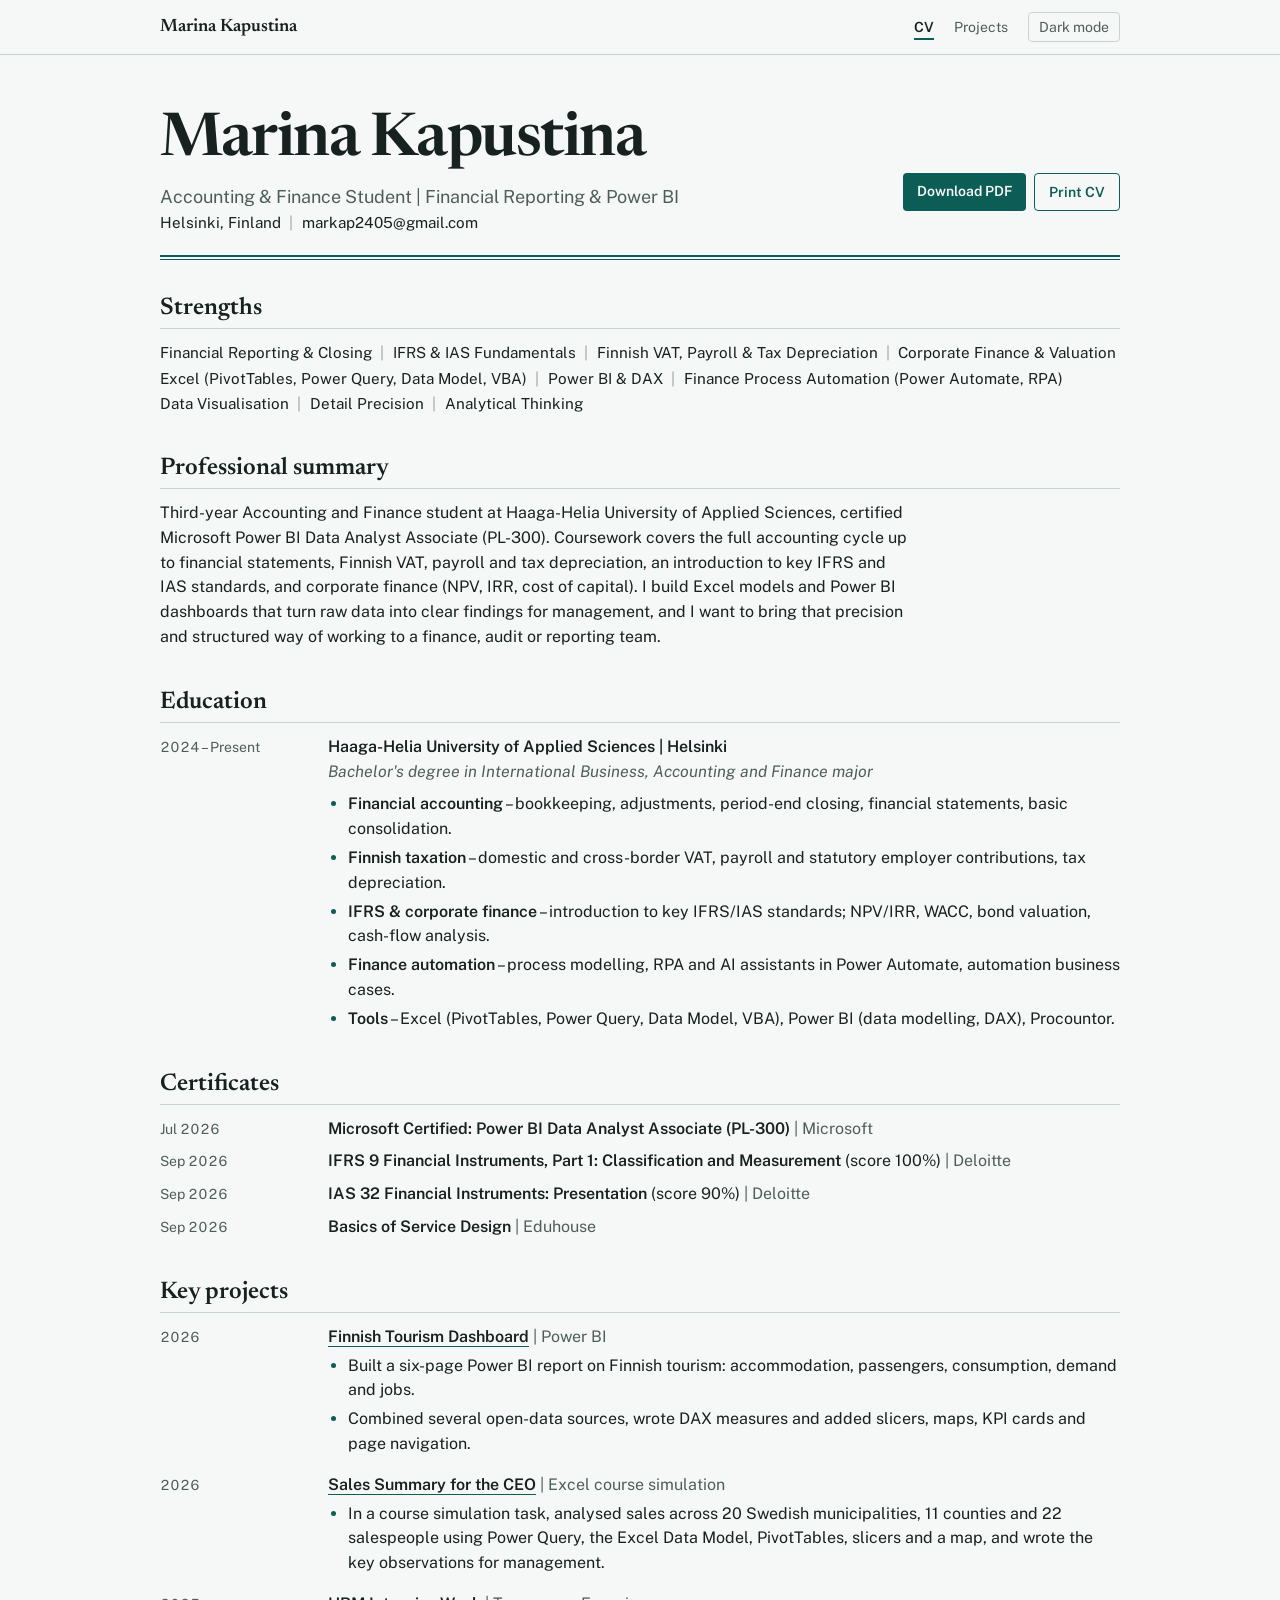
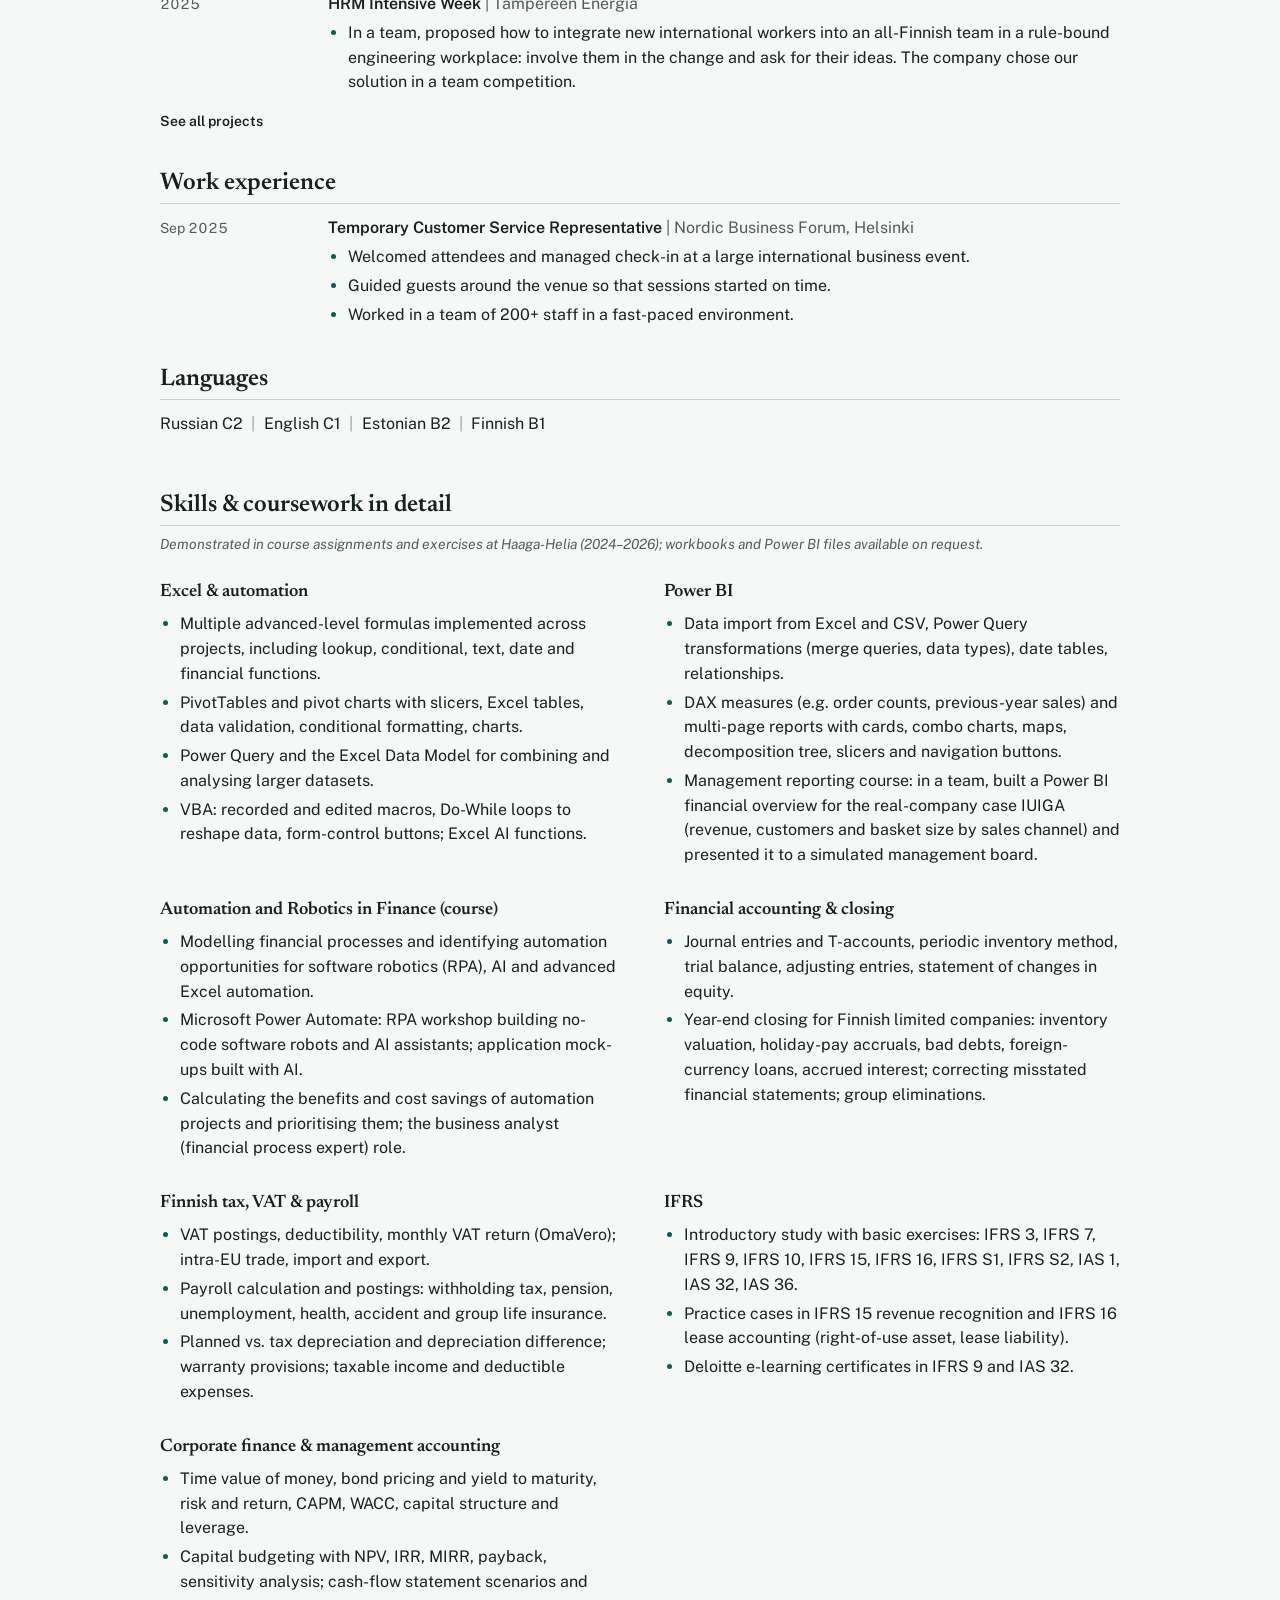
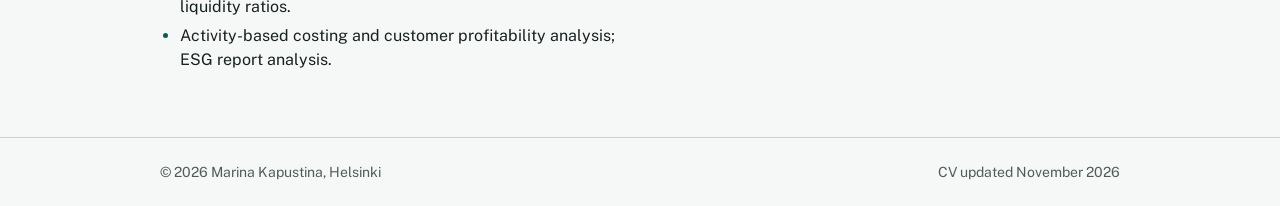
==== commit 8729074e: "Publish site" ====
--- a/index.html
+++ b/index.html
@@ -113,7 +113,7 @@
             <div>
               <h3 class="font-semibold"><a href="projects/finnish-tourism-dashboard/index.html" class="text-ink underline decoration-accent decoration-1 underline-offset-4 hover:decoration-2 print:no-underline">Finnish Tourism Dashboard</a> <span class="font-normal text-muted">| Power BI</span></h3>
               <ul class="mt-1 list-disc space-y-1 pl-5 marker:text-accent print:space-y-0.5">
-                <li>Built a six-page interactive Power BI report on accommodation, passenger volumes, tourism consumption, demand and employment in Finland for a group of foreign tourism entrepreneurs.</li>
+                <li>Built a six-page Power BI report on Finnish tourism: accommodation, passengers, consumption, demand and jobs.</li>
                 <li>Combined several open-data sources, wrote DAX measures and added slicers, maps, KPI cards and page navigation.</li>
               </ul>
             </div>
@@ -128,11 +128,11 @@
             </div>
           </article>
           <article class="ledger-row grid gap-x-8 print:gap-x-5 gap-y-1 md:grid-cols-[var(--date-col)_1fr]">
-            <p class="ledger-date text-sm text-muted md:pt-0.5"><span class="sr-only">Date not listed</span></p>
+            <p class="ledger-date text-sm text-muted md:pt-0.5">2025</p>
             <div>
               <h3 class="font-semibold">HRM Intensive Week <span class="font-normal text-muted">| Tampereen Energia</span></h3>
               <ul class="mt-1 list-disc space-y-1 pl-5 marker:text-accent">
-                <li>Worked on a real-company HR and financial analysis project and presented the findings to company representatives.</li>
+                <li>In a team, proposed how to integrate new international workers into an all-Finnish team in a rule-bound engineering workplace: involve them in the change and ask for their ideas. The company chose our solution in a team competition.</li>
               </ul>
             </div>
           </article>
--- a/assets/css/site.css
+++ b/assets/css/site.css
@@ -34,7 +34,7 @@
   a { color: var(--accent); }
   :focus-visible { outline: 2px solid var(--accent); outline-offset: 3px; border-radius: 2px; }
   @media print {
-    html { font-size: 8.6pt; }
+    html { font-size: 8.4pt; }
     body { line-height: 1.38; }
     a { color: inherit; text-decoration: none; }
   }
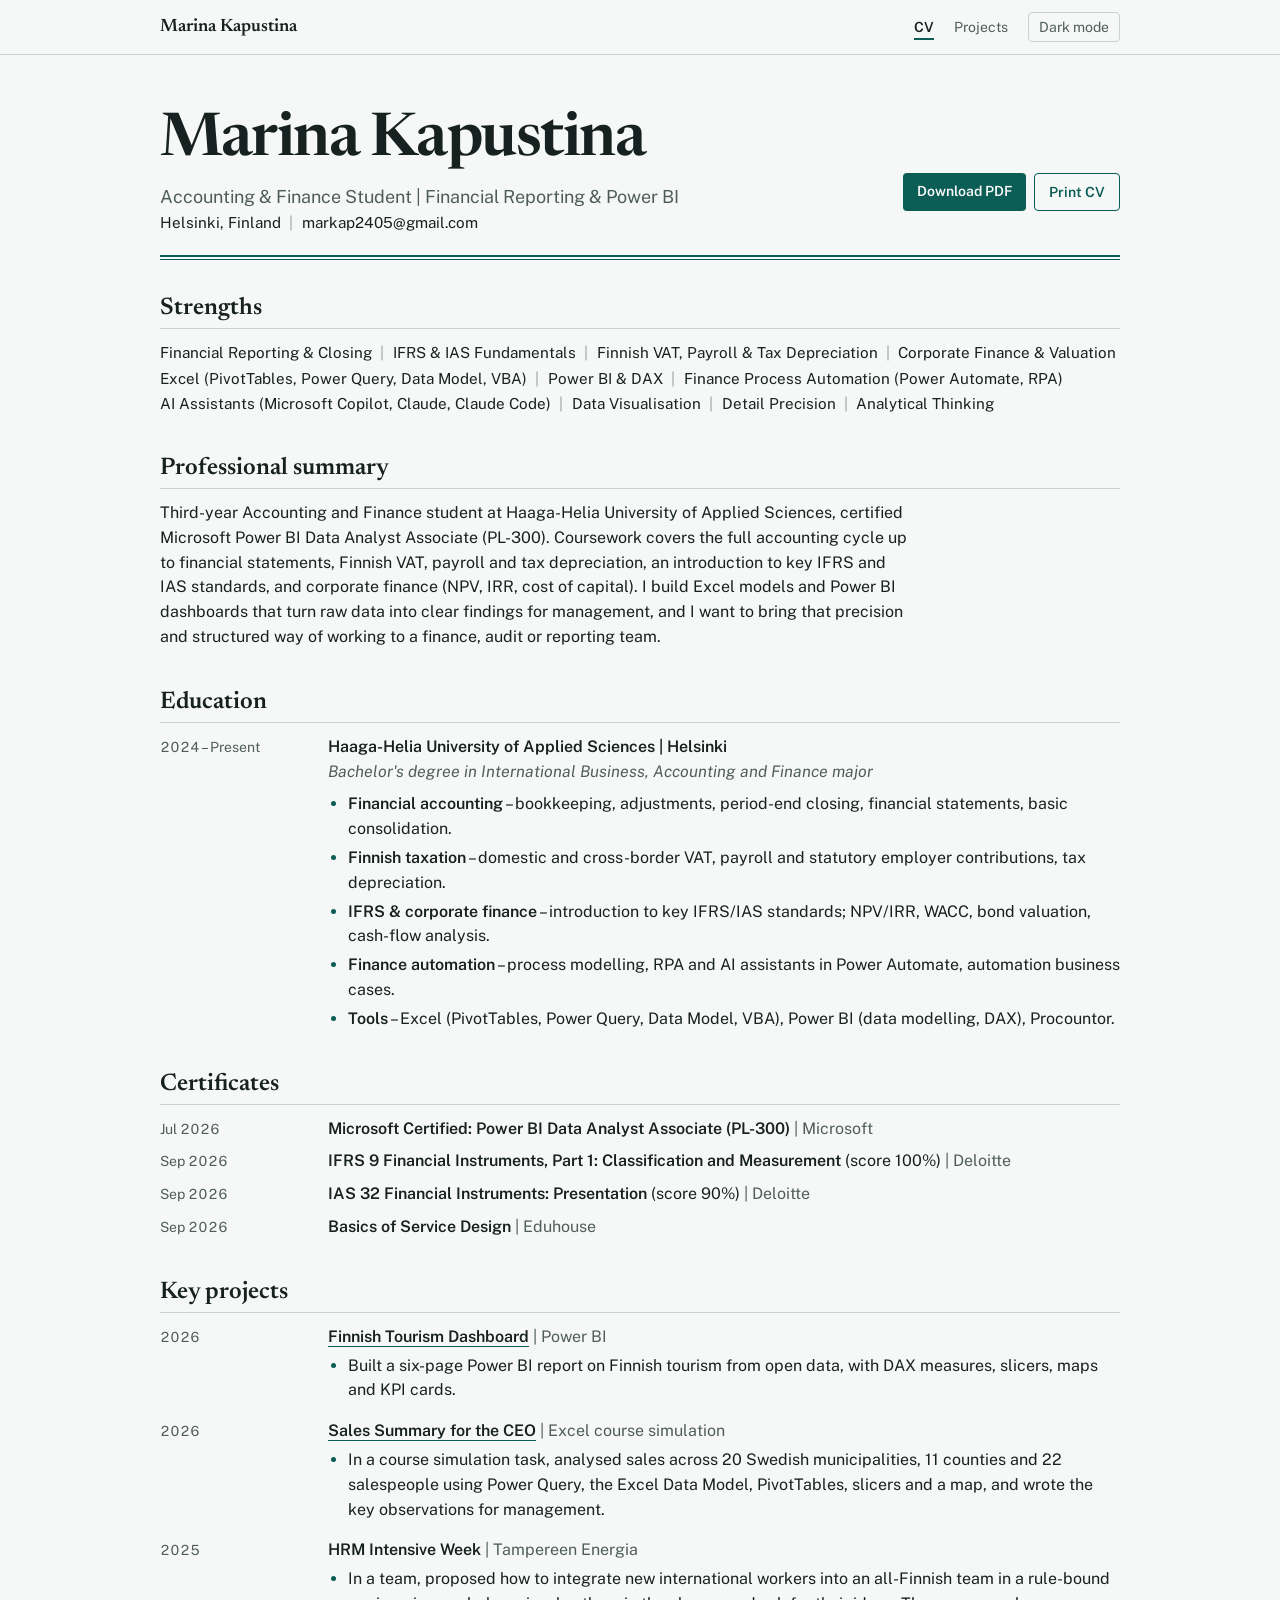
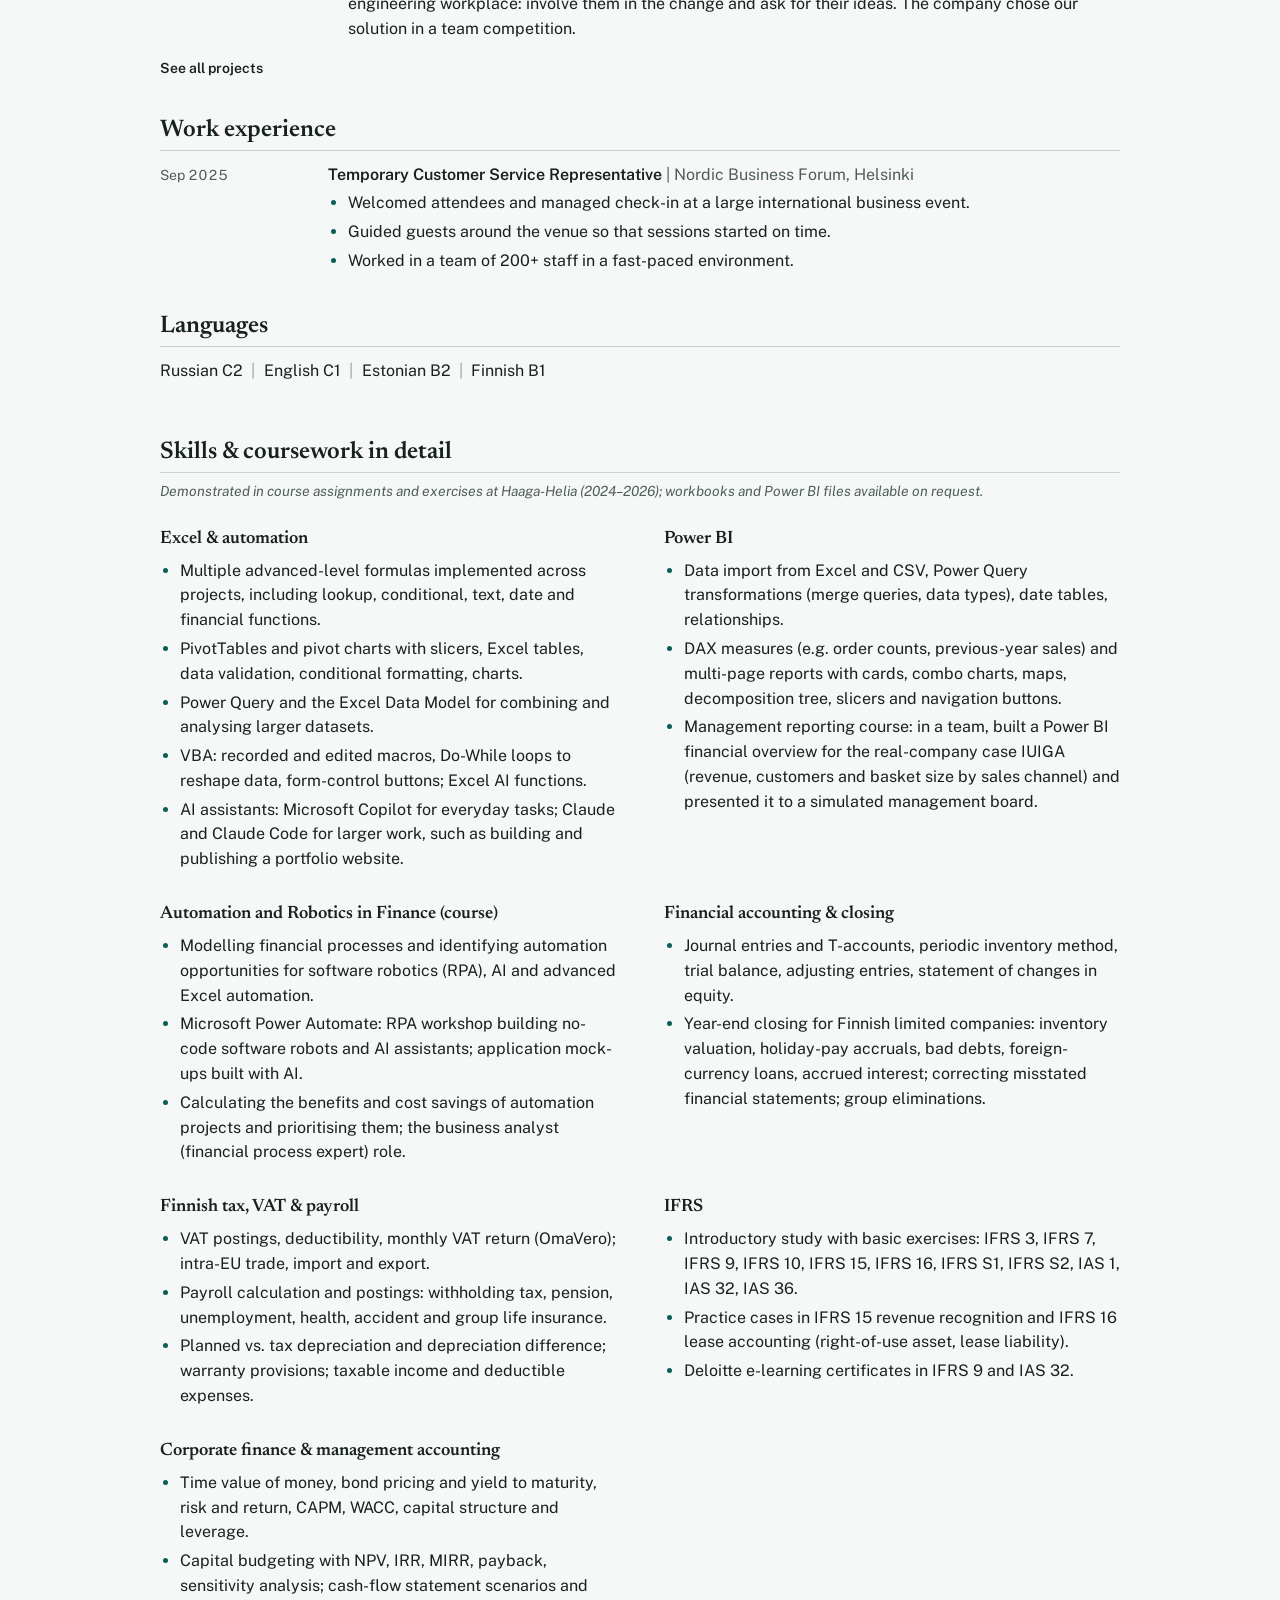
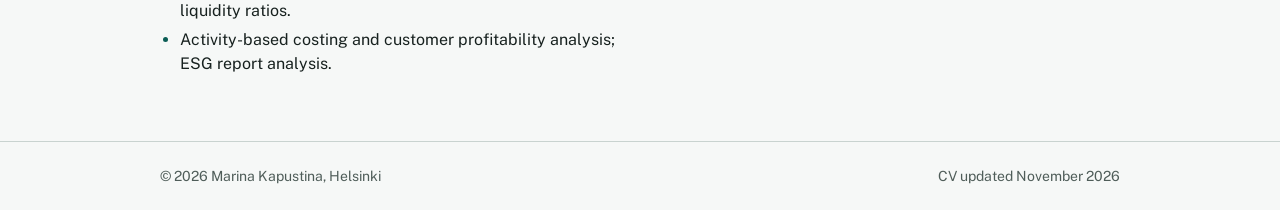
==== commit ae65a596: "Publish site" ====
--- a/index.html
+++ b/index.html
@@ -66,6 +66,7 @@
           <li>Excel (PivotTables, Power Query, Data Model, VBA)</li>
           <li>Power BI &amp; DAX</li>
           <li>Finance Process Automation (Power&nbsp;Automate, RPA)</li>
+          <li>AI Assistants (Microsoft Copilot, Claude, Claude Code)</li>
           <li>Data Visualisation</li>
           <li>Detail Precision</li>
           <li>Analytical Thinking</li>
@@ -113,8 +114,7 @@
             <div>
               <h3 class="font-semibold"><a href="projects/finnish-tourism-dashboard/index.html" class="text-ink underline decoration-accent decoration-1 underline-offset-4 hover:decoration-2 print:no-underline">Finnish Tourism Dashboard</a> <span class="font-normal text-muted">| Power BI</span></h3>
               <ul class="mt-1 list-disc space-y-1 pl-5 marker:text-accent print:space-y-0.5">
-                <li>Built a six-page Power BI report on Finnish tourism: accommodation, passengers, consumption, demand and jobs.</li>
-                <li>Combined several open-data sources, wrote DAX measures and added slicers, maps, KPI cards and page navigation.</li>
+                <li>Built a six-page Power BI report on Finnish tourism from open data, with DAX measures, slicers, maps and KPI cards.</li>
               </ul>
             </div>
           </article>
@@ -174,6 +174,7 @@
               <li>PivotTables and pivot charts with slicers, Excel tables, data validation, conditional formatting, charts.</li>
               <li>Power Query and the Excel Data Model for combining and analysing larger datasets.</li>
               <li>VBA: recorded and edited macros, Do-While loops to reshape data, form-control buttons; Excel AI functions.</li>
+              <li>AI assistants: Microsoft Copilot for everyday tasks; Claude and Claude Code for larger work, such as building and publishing a portfolio website.</li>
             </ul>
           </div>
           <div>
--- a/assets/css/site.css
+++ b/assets/css/site.css
@@ -16,12 +16,7 @@
   color-scheme: light;
 }
 
-@media (prefers-color-scheme: dark) {
-  :root:not([data-theme="light"]) {
-    --paper: #0f1615; --surface: #152120; --ink: #e3ebe9; --muted: #a2b1ad;
-    --rule: #2d3b39; --accent: #74cbbf; --accent-soft: #19302d; --chart-base: #557570; color-scheme: dark;
-  }
-}
+/* Light is the default for every visitor (user, 2026-11-08); dark only via the toggle button. */
 :root[data-theme="dark"] {
   --paper: #0f1615; --surface: #152120; --ink: #e3ebe9; --muted: #a2b1ad;
   --rule: #2d3b39; --accent: #74cbbf; --accent-soft: #19302d; --chart-base: #557570; color-scheme: dark;
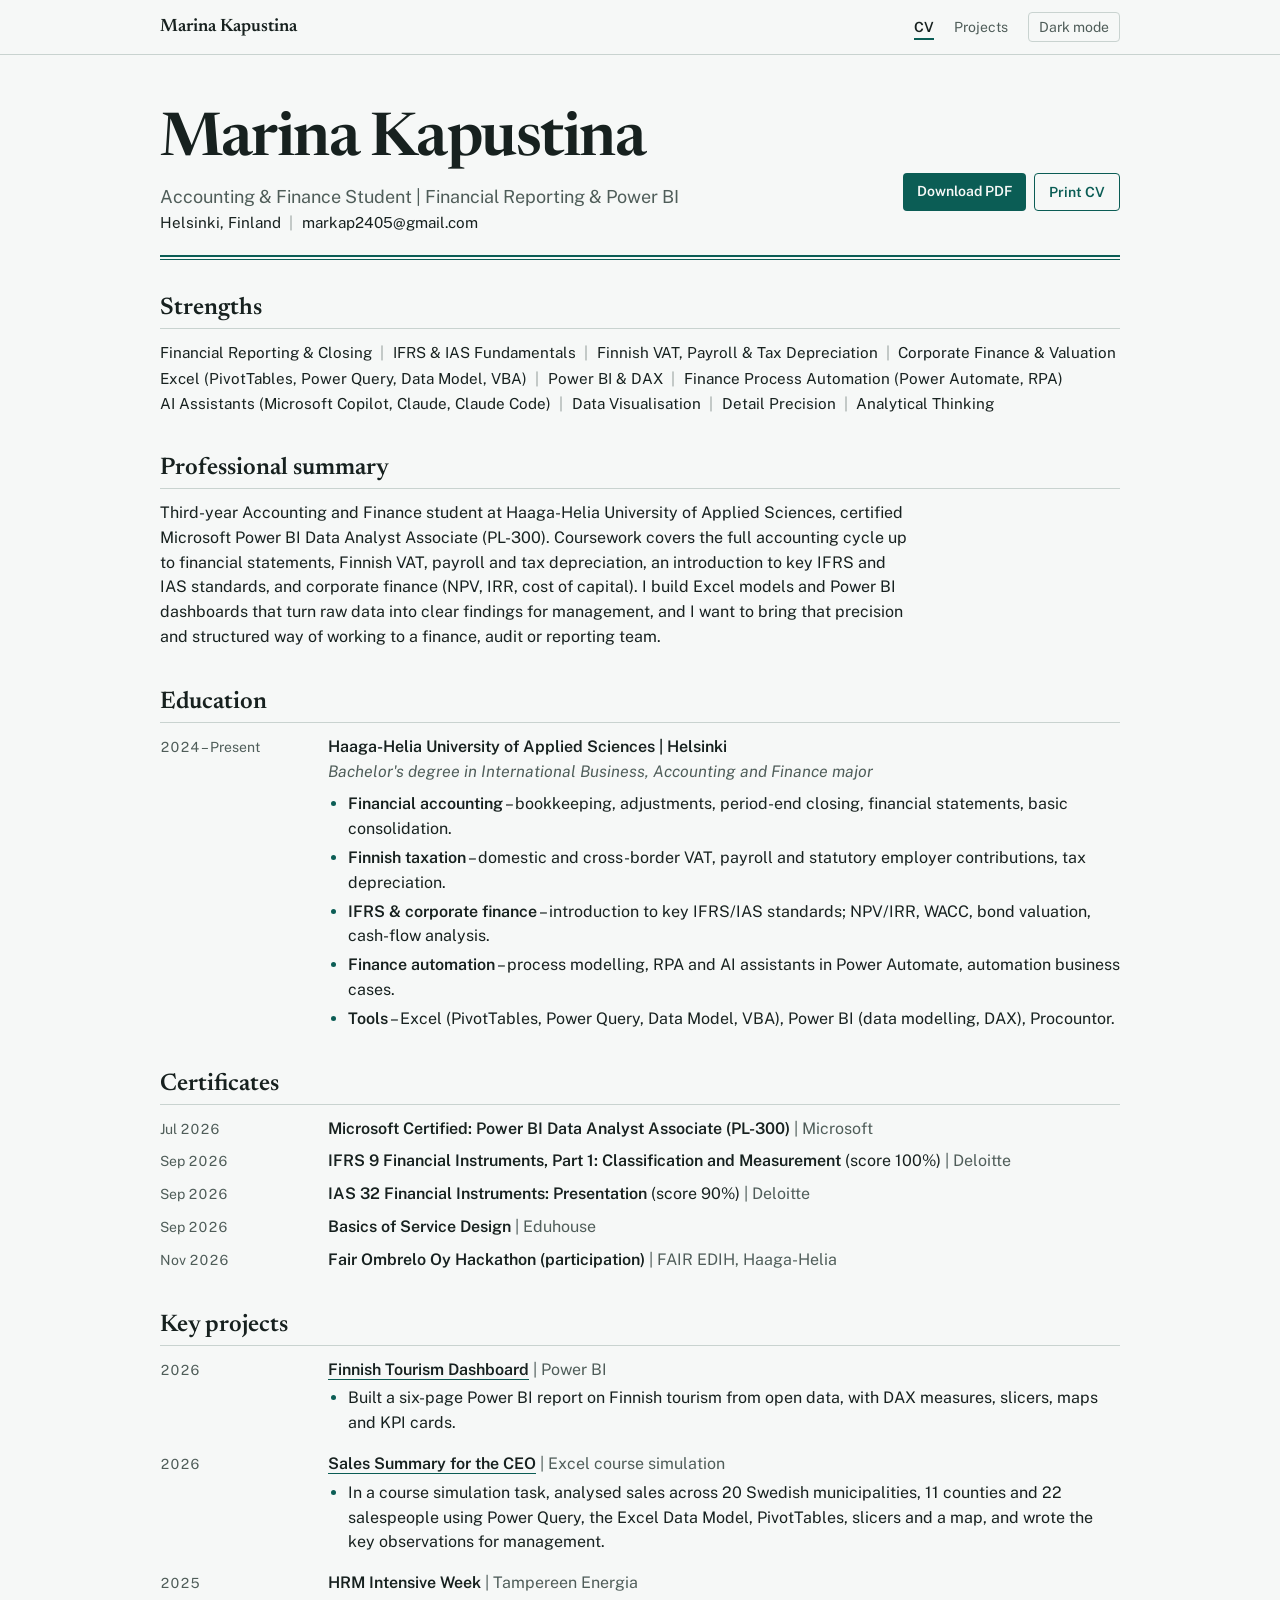
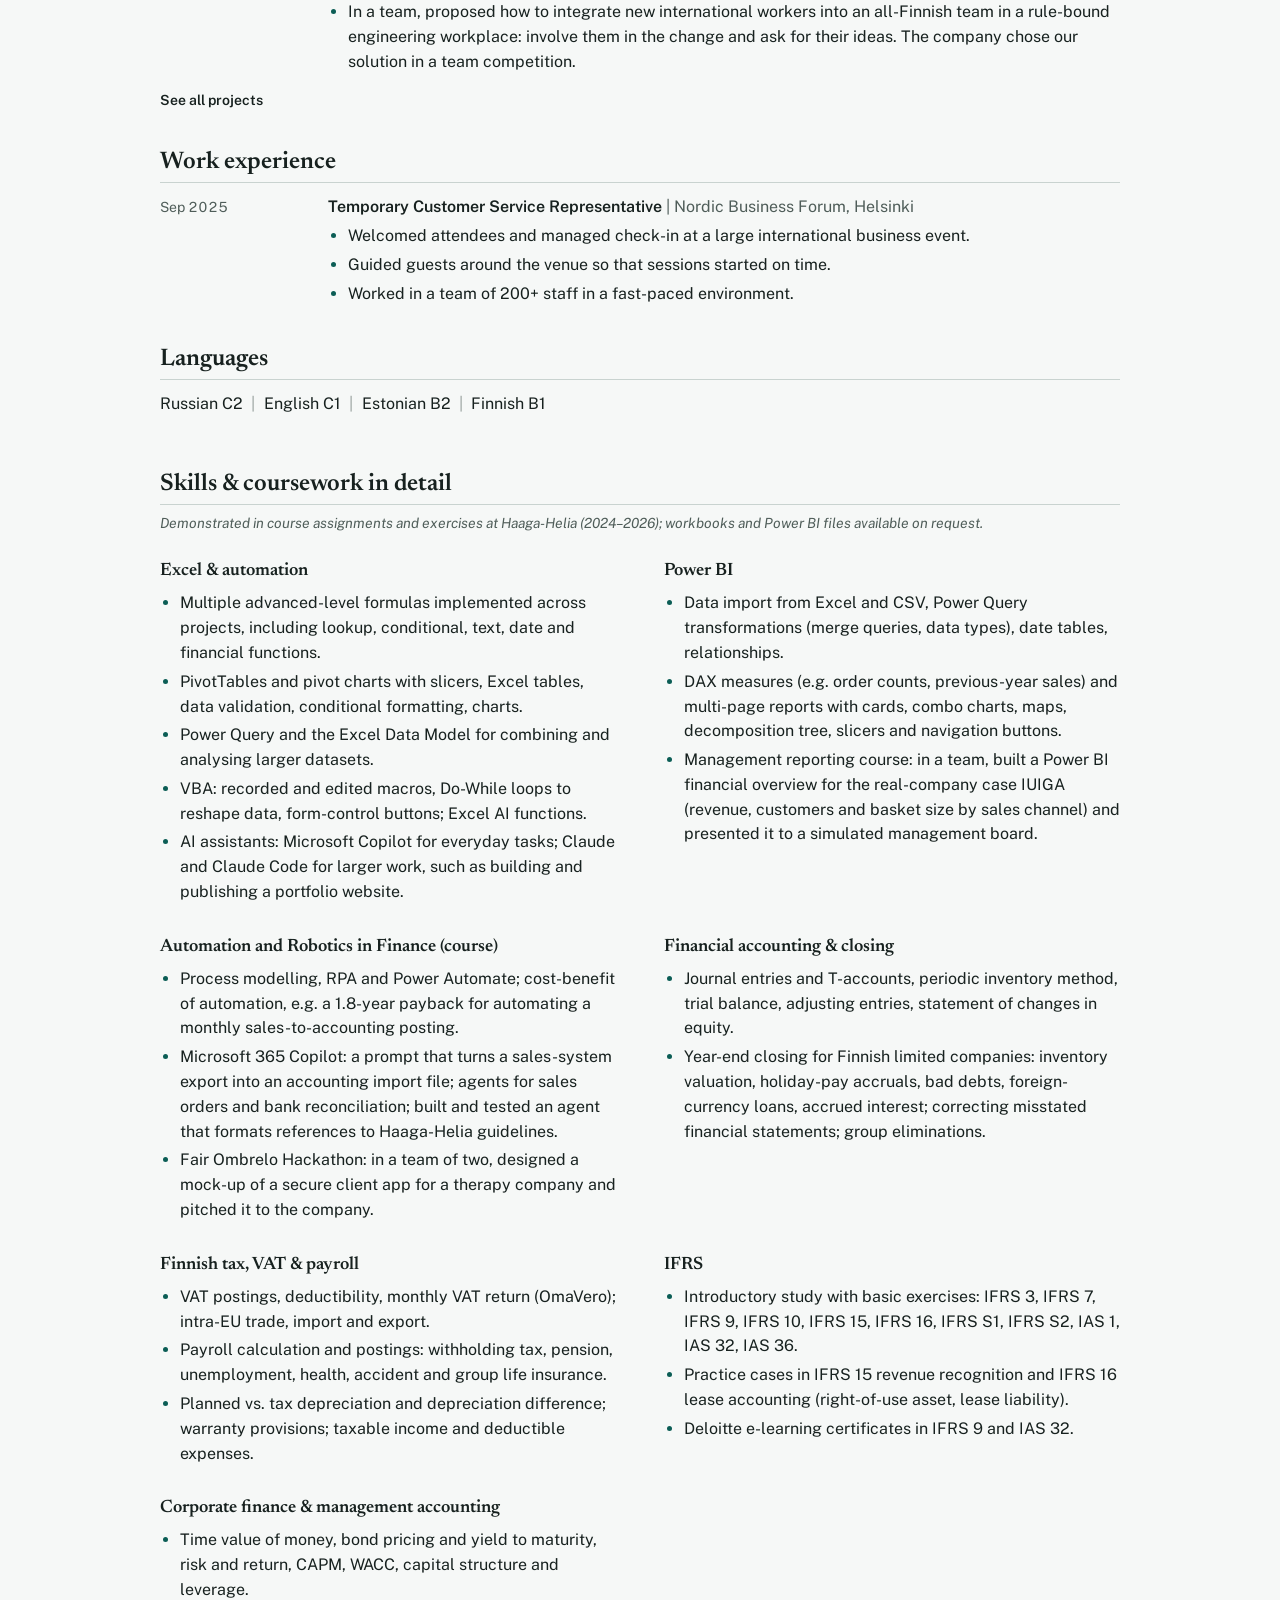
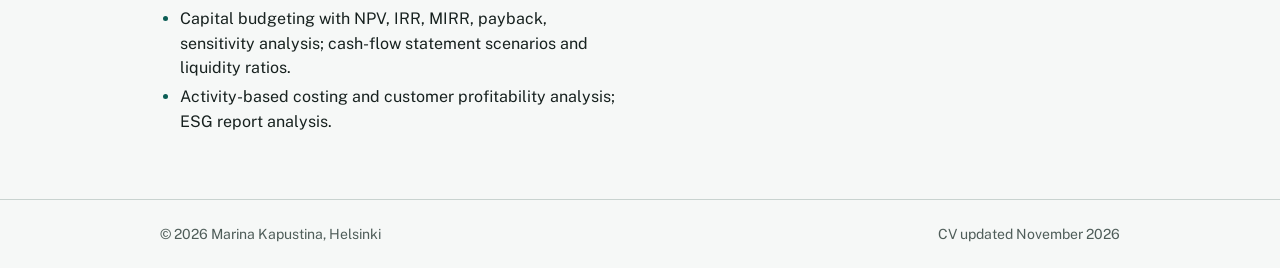
==== commit 30edbde5: "Publish site" ====
--- a/index.html
+++ b/index.html
@@ -103,6 +103,7 @@
           <li class="ledger-row grid gap-x-8 print:gap-x-5 md:grid-cols-[var(--date-col)_1fr]"><span class="ledger-date text-sm text-muted md:pt-0.5">Sep 2026</span><span><span class="font-semibold">IFRS 9 Financial Instruments, Part 1: Classification and Measurement</span> (score 100%) <span class="text-muted">| Deloitte</span></span></li>
           <li class="ledger-row grid gap-x-8 print:gap-x-5 md:grid-cols-[var(--date-col)_1fr]"><span class="ledger-date text-sm text-muted md:pt-0.5">Sep 2026</span><span><span class="font-semibold">IAS 32 Financial Instruments: Presentation</span> (score 90%) <span class="text-muted">| Deloitte</span></span></li>
           <li class="ledger-row grid gap-x-8 print:gap-x-5 md:grid-cols-[var(--date-col)_1fr]"><span class="ledger-date text-sm text-muted md:pt-0.5">Sep 2026</span><span><span class="font-semibold">Basics of Service Design</span> <span class="text-muted">| Eduhouse</span></span></li>
+          <li class="ledger-row grid gap-x-8 print:gap-x-5 md:grid-cols-[var(--date-col)_1fr]"><span class="ledger-date text-sm text-muted md:pt-0.5">Nov 2026</span><span><span class="font-semibold">Fair Ombrelo Oy Hackathon (participation)</span> <span class="text-muted">| FAIR EDIH, Haaga-Helia</span></span></li>
         </ul>
       </section>
 
@@ -188,9 +189,9 @@
           <div>
             <h3 class="font-serif text-lg font-semibold">Automation and Robotics in Finance (course)</h3>
             <ul class="mt-1.5 list-disc space-y-1 pl-5 marker:text-accent">
-              <li>Modelling financial processes and identifying automation opportunities for software robotics (RPA), AI and advanced Excel automation.</li>
-              <li>Microsoft Power Automate: RPA workshop building no-code software robots and AI assistants; application mock-ups built with AI.</li>
-              <li>Calculating the benefits and cost savings of automation projects and prioritising them; the business analyst (financial process expert) role.</li>
+              <li>Process modelling, RPA and Power Automate; cost-benefit of automation, e.g. a 1.8-year payback for automating a monthly sales-to-accounting posting.</li>
+              <li>Microsoft 365 Copilot: a prompt that turns a sales-system export into an accounting import file; agents for sales orders and bank reconciliation; built and tested an agent that formats references to Haaga-Helia guidelines.</li>
+              <li>Fair Ombrelo Hackathon: in a team of two, designed a mock-up of a secure client app for a therapy company and pitched it to the company.</li>
             </ul>
           </div>
           <div>
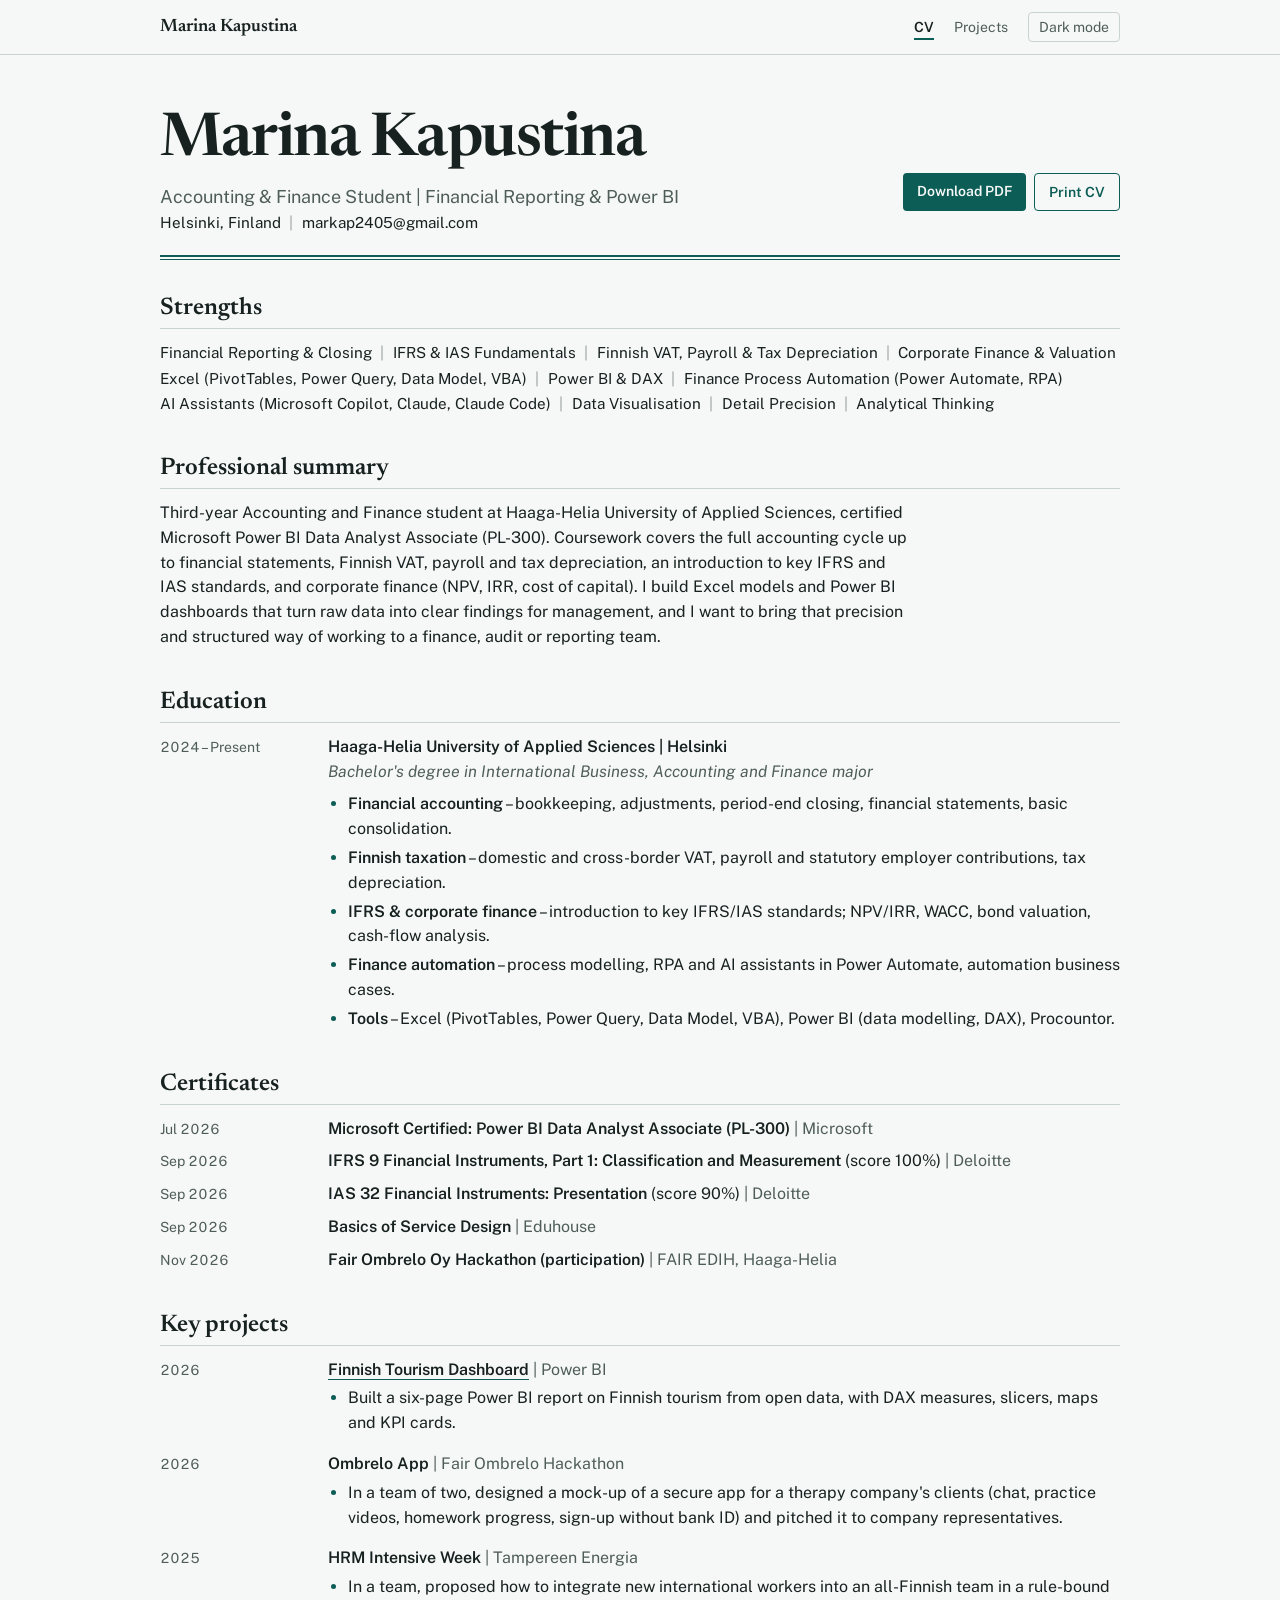
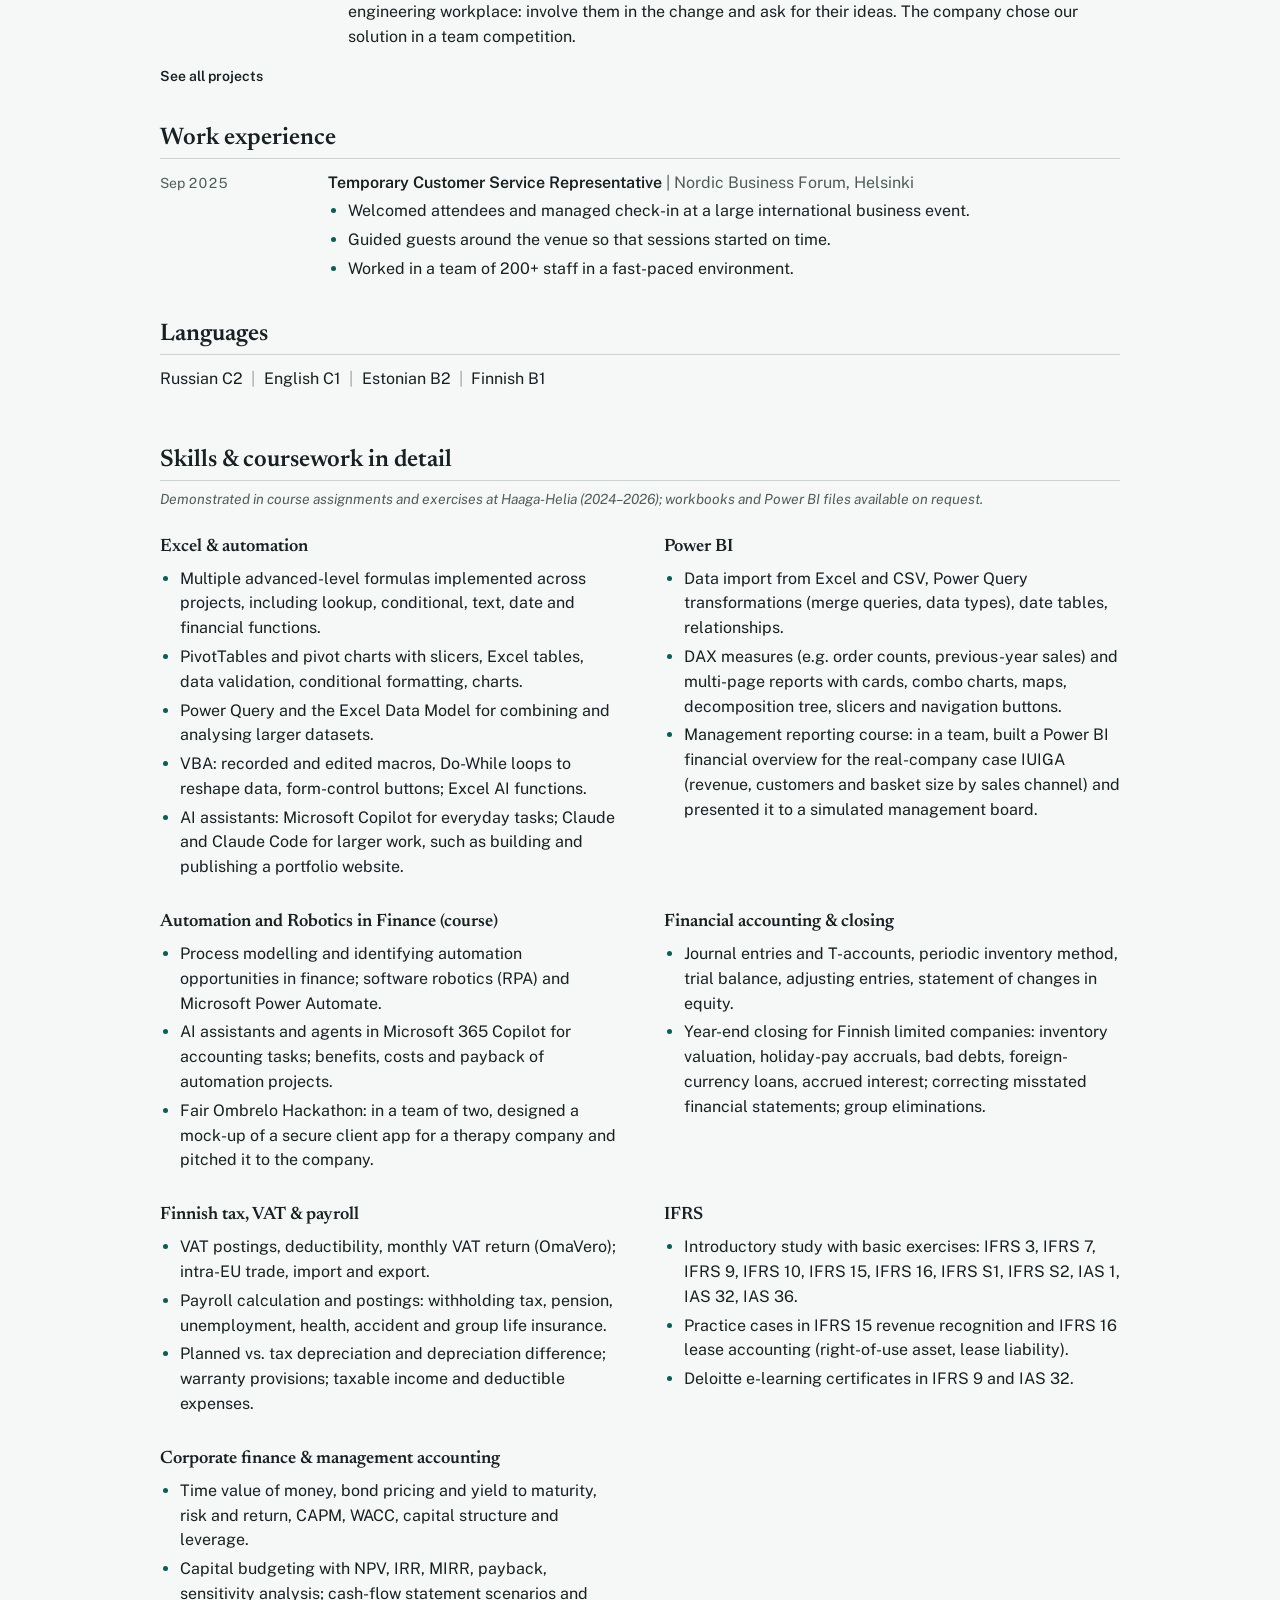
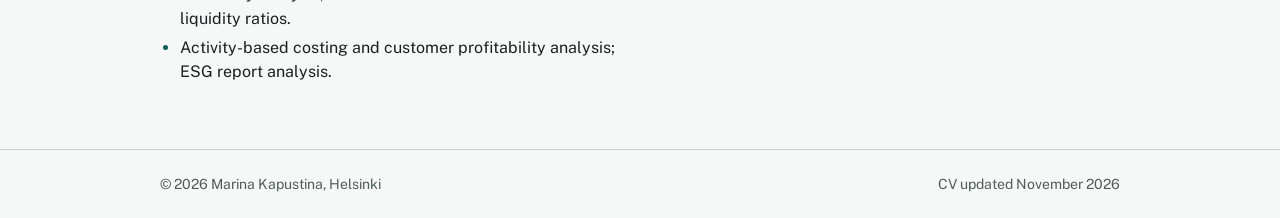
==== commit 4499488b: "Publish site" ====
--- a/index.html
+++ b/index.html
@@ -122,9 +122,9 @@
           <article class="ledger-row grid gap-x-8 print:gap-x-5 gap-y-1 md:grid-cols-[var(--date-col)_1fr]">
             <p class="ledger-date text-sm text-muted md:pt-0.5">2026</p>
             <div>
-              <h3 class="font-semibold"><a href="projects/sales-summary-ceo/index.html" class="text-ink underline decoration-accent decoration-1 underline-offset-4 hover:decoration-2 print:no-underline">Sales Summary for the CEO</a> <span class="font-normal text-muted">| Excel course simulation</span></h3>
+              <h3 class="font-semibold">Ombrelo App <span class="font-normal text-muted">| Fair Ombrelo Hackathon</span></h3>
               <ul class="mt-1 list-disc space-y-1 pl-5 marker:text-accent">
-                <li>In a course simulation task, analysed sales across 20 Swedish municipalities, 11 counties and 22 salespeople using Power Query, the Excel Data Model, PivotTables, slicers and a map, and wrote the key observations for management.</li>
+                <li>In a team of two, designed a mock-up of a secure app for a therapy company&#39;s clients (chat, practice videos, homework progress, sign-up without bank ID) and pitched it to company representatives.</li>
               </ul>
             </div>
           </article>
@@ -189,8 +189,8 @@
           <div>
             <h3 class="font-serif text-lg font-semibold">Automation and Robotics in Finance (course)</h3>
             <ul class="mt-1.5 list-disc space-y-1 pl-5 marker:text-accent">
-              <li>Process modelling, RPA and Power Automate; cost-benefit of automation, e.g. a 1.8-year payback for automating a monthly sales-to-accounting posting.</li>
-              <li>Microsoft 365 Copilot: a prompt that turns a sales-system export into an accounting import file; agents for sales orders and bank reconciliation; built and tested an agent that formats references to Haaga-Helia guidelines.</li>
+              <li>Process modelling and identifying automation opportunities in finance; software robotics (RPA) and Microsoft Power Automate.</li>
+              <li>AI assistants and agents in Microsoft 365 Copilot for accounting tasks; benefits, costs and payback of automation projects.</li>
               <li>Fair Ombrelo Hackathon: in a team of two, designed a mock-up of a secure client app for a therapy company and pitched it to the company.</li>
             </ul>
           </div>
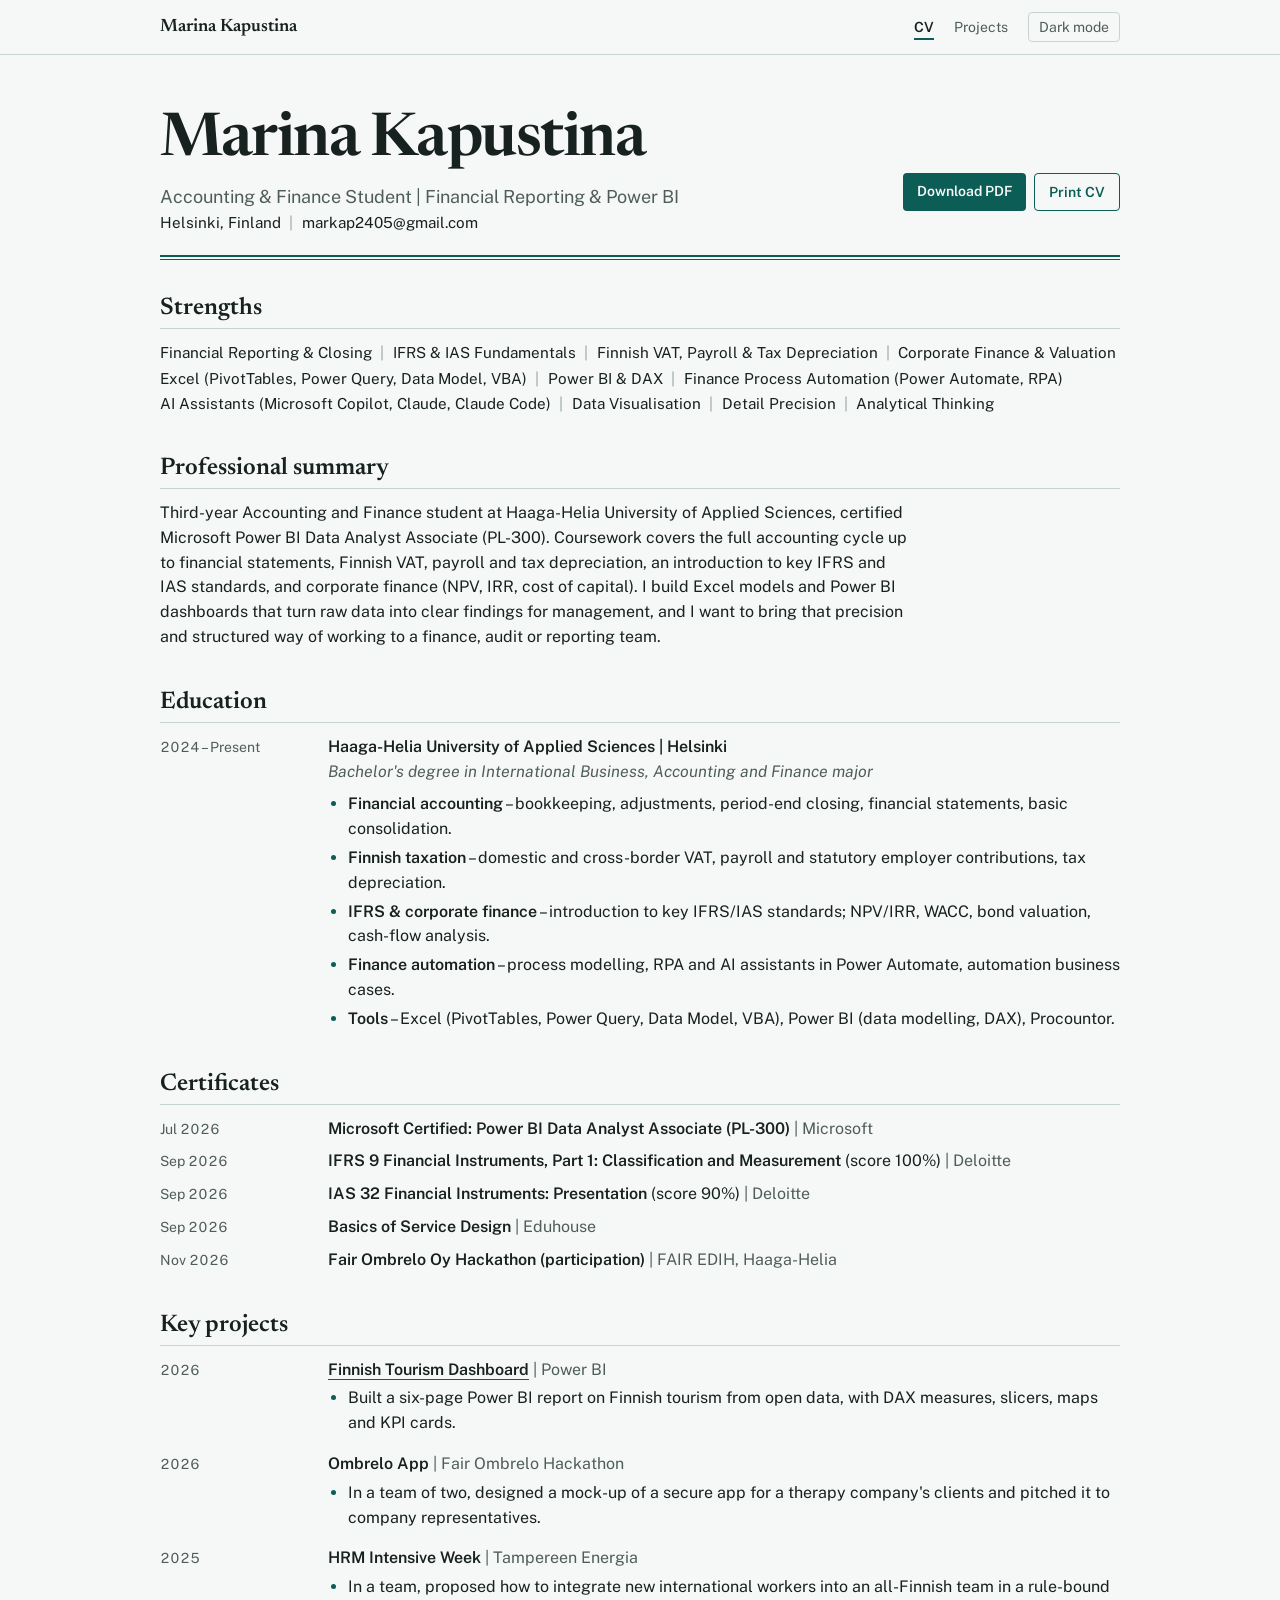
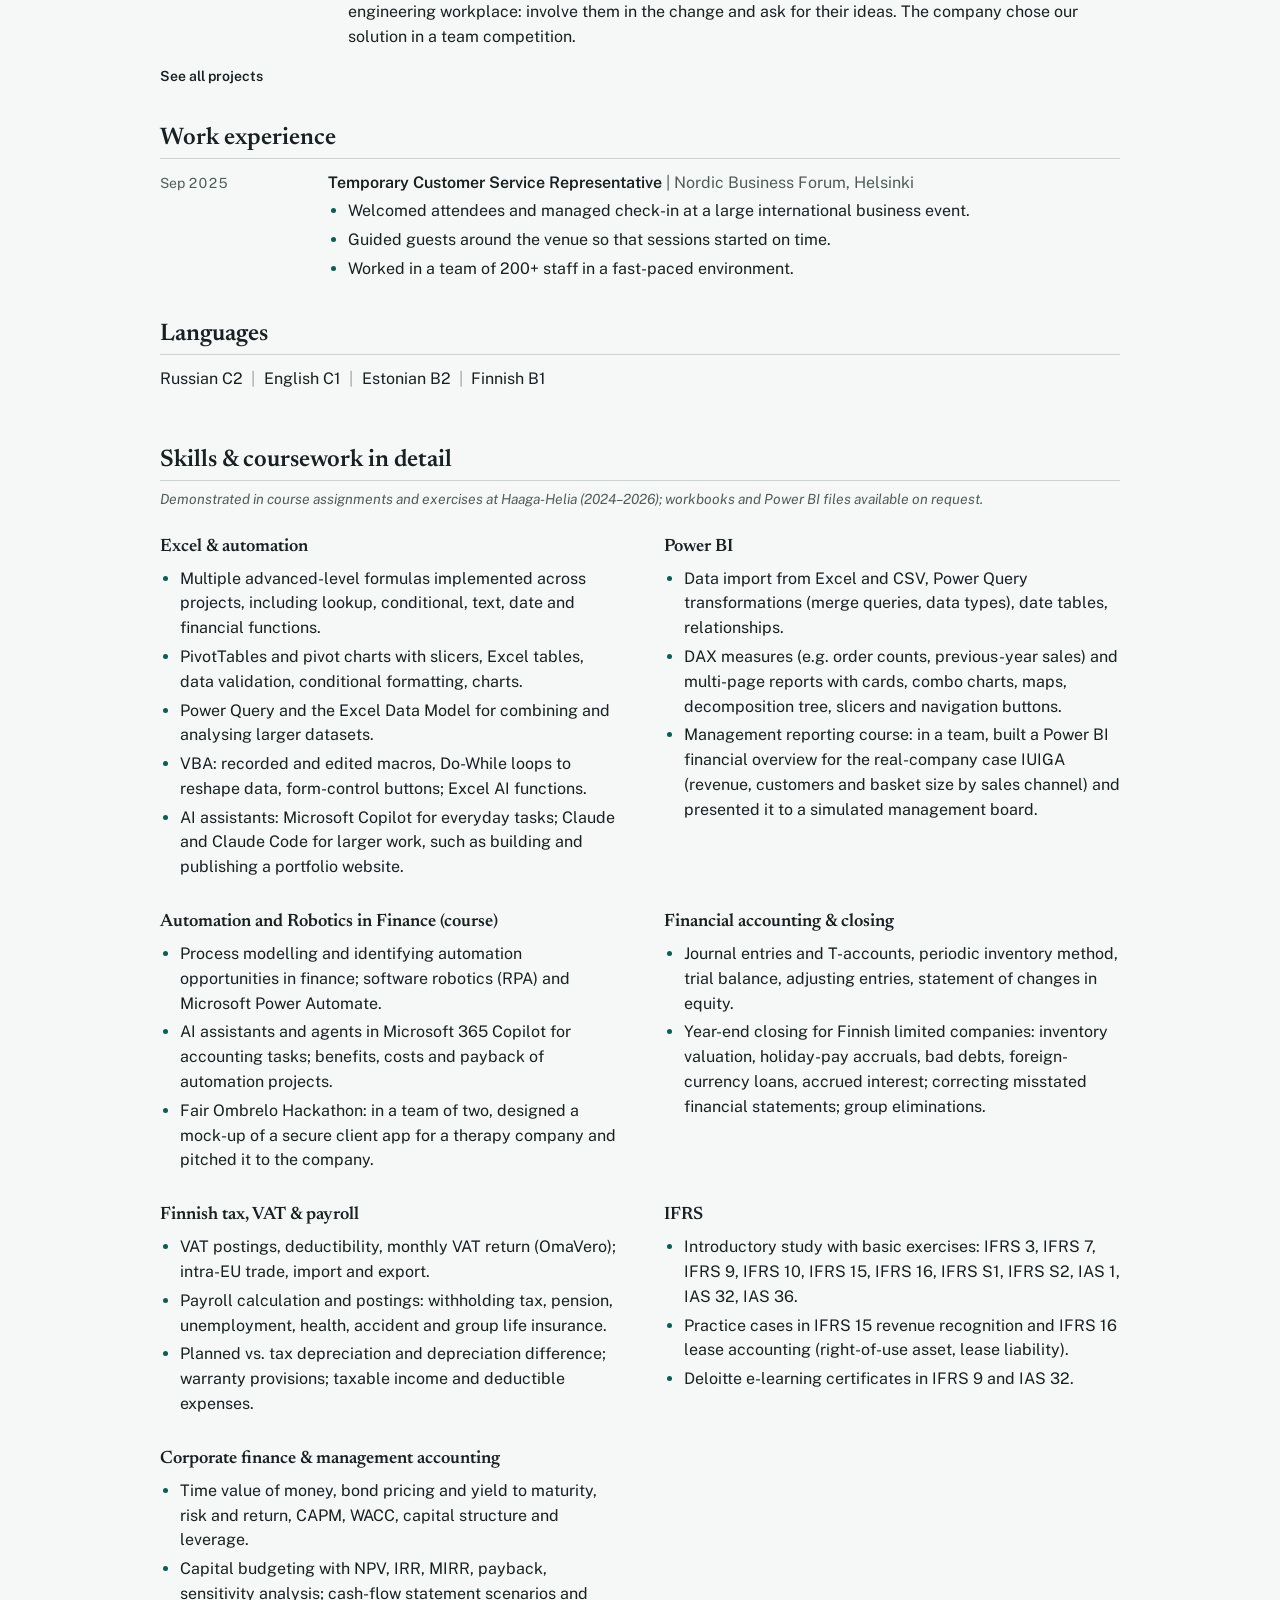
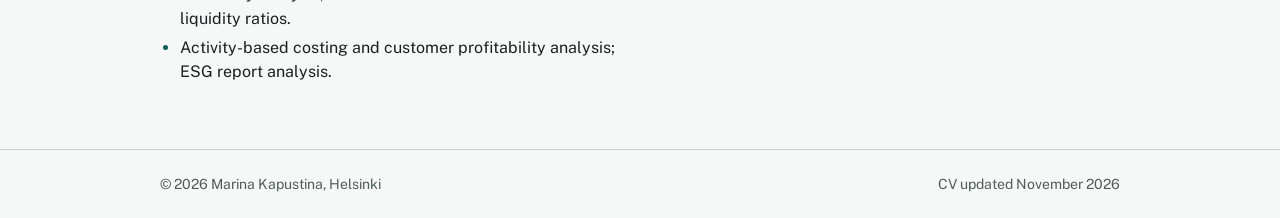
==== commit f8e1c6ce: "Publish site" ====
--- a/index.html
+++ b/index.html
@@ -124,7 +124,7 @@
             <div>
               <h3 class="font-semibold">Ombrelo App <span class="font-normal text-muted">| Fair Ombrelo Hackathon</span></h3>
               <ul class="mt-1 list-disc space-y-1 pl-5 marker:text-accent">
-                <li>In a team of two, designed a mock-up of a secure app for a therapy company&#39;s clients (chat, practice videos, homework progress, sign-up without bank ID) and pitched it to company representatives.</li>
+                <li>In a team of two, designed a mock-up of a secure app for a therapy company&#39;s clients and pitched it to company representatives.</li>
               </ul>
             </div>
           </article>
